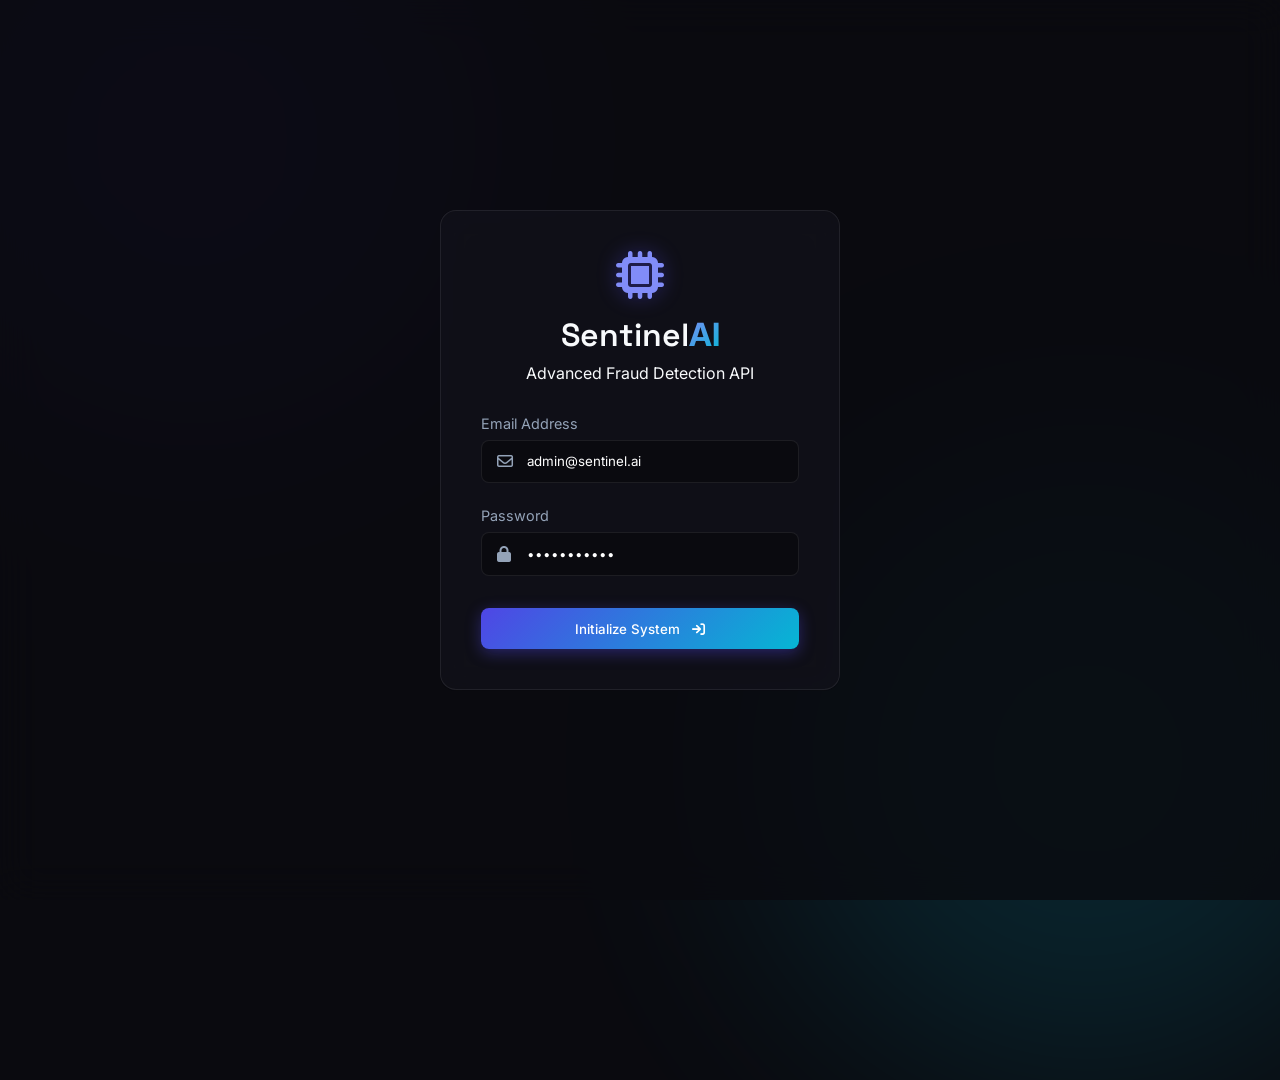
==== index.html @ 66211312 "Initial commit: SentinelAI UI" ====
<!DOCTYPE html>
<html lang="en">
<head>
    <meta charset="UTF-8">
    <meta name="viewport" content="width=device-width, initial-scale=1.0">
    <title>SentinelAI - SaaS Fraud Detection Platform</title>
    <!-- Google Fonts -->
    <link rel="preconnect" href="https://fonts.googleapis.com">
    <link rel="preconnect" href="https://fonts.gstatic.com" crossorigin>
    <link href="https://fonts.googleapis.com/css2?family=Space+Grotesk:wght@300;400;500;600;700&family=Inter:wght@300;400;500;600&display=swap" rel="stylesheet">
    <!-- FontAwesome -->
    <link rel="stylesheet" href="https://cdnjs.cloudflare.com/ajax/libs/font-awesome/6.4.0/css/all.min.css">
    <!-- Custom CSS -->
    <link rel="stylesheet" href="styles.css">
</head>
<body>
    <!-- Abstract Backgrounds -->
    <div class="bg-orb orb-primary"></div>
    <div class="bg-orb orb-secondary"></div>

    <!-- Auth Overlay (Simulated Login) -->
    <div id="auth-overlay" class="auth-overlay">
        <div class="glass-panel auth-card">
            <div class="auth-header">
                <i class="fa-solid fa-microchip icon-logo"></i>
                <h2>Sentinel<span class="text-neon">AI</span></h2>
                <p>Advanced Fraud Detection API</p>
            </div>
            <form id="login-form">
                <div class="form-group">
                    <label>Email Address</label>
                    <div class="input-icon-wrap">
                        <i class="fa-regular fa-envelope"></i>
                        <input type="email" placeholder="admin@sentinel.ai" required value="admin@sentinel.ai">
                    </div>
                </div>
                <div class="form-group">
                    <label>Password</label>
                    <div class="input-icon-wrap">
                        <i class="fa-solid fa-lock"></i>
                        <input type="password" placeholder="••••••••" required value="startup2026">
                    </div>
                </div>
                <button type="submit" class="btn-primary w-100 mt-2">
                    Initialize System <i class="fa-solid fa-arrow-right-to-bracket ml-2"></i>
                </button>
            </form>
        </div>
    </div>

    <!-- Main SaaS Application -->
    <div id="app-container" class="app-container hidden">
        <!-- Sidebar Navigation -->
        <aside class="sidebar glass-panel">
            <div class="sidebar-brand">
                <i class="fa-solid fa-microchip text-neon"></i>
                <span>Sentinel<span class="text-neon">AI</span></span>
            </div>
            
            <div class="sidebar-menu">
                <p class="menu-label">CORE</p>
                <a href="#dashboard" class="menu-item active" data-view="dashboard">
                    <i class="fa-solid fa-chart-pie"></i> Dashboard
                </a>
                <a href="#scanner" class="menu-item" data-view="scanner">
                    <i class="fa-solid fa-radar"></i> ML Scanner
                </a>
                
                <p class="menu-label mt-4">DEVELOPER</p>
                <a href="#api" class="menu-item" data-view="api">
                    <i class="fa-solid fa-code"></i> API Access <span class="badge badge-pro">PRO</span>
                </a>
                <a href="#logs" class="menu-item" data-view="logs">
                    <i class="fa-solid fa-server"></i> Webhooks
                </a>
                
                <p class="menu-label mt-4">ACCOUNT</p>
                <a href="#billing" class="menu-item" data-view="billing">
                    <i class="fa-solid fa-credit-card"></i> Subscription
                </a>
                <a href="#settings" class="menu-item" data-view="settings">
                    <i class="fa-solid fa-gear"></i> Settings
                </a>
            </div>

            <div class="sidebar-footer">
                <div class="user-profile">
                    <div class="avatar">AN</div>
                    <div class="user-info">
                        <span class="user-name">Aniket Sir</span>
                        <span class="user-plan">Enterprise Plan</span>
                    </div>
                </div>
                <button class="btn-logout" id="logout-btn" title="Logout">
                    <i class="fa-solid fa-right-from-bracket"></i>
                </button>
            </div>
        </aside>

        <!-- Main Content Area -->
        <main class="main-content">
            <!-- Topbar -->
            <header class="topbar glass-panel">
                <div class="search-bar">
                    <i class="fa-solid fa-magnifying-glass"></i>
                    <input type="text" placeholder="Search transactions, API keys, rules...">
                </div>
                <div class="topbar-actions">
                    <button class="icon-btn position-relative" title="Alerts">
                        <i class="fa-regular fa-bell"></i>
                        <span class="notification-dot"></span>
                    </button>
                    <button class="btn-secondary btn-sm" id="live-status">
                        <span class="dot green-dot"></span> System Online
                    </button>
                </div>
            </header>

            <!-- Dynamic Views -->
            <div class="content-wrapper">
                
                <!-- View: Dashboard -->
                <div id="view-dashboard" class="view active-view">
                    <div class="page-header">
                        <div>
                            <h1>Overview</h1>
                            <p class="text-muted">Real-time fraud analytics and system performance.</p>
                        </div>
                        <div class="date-range">
                            <i class="fa-regular fa-calendar"></i> Last 24 Hours <i class="fa-solid fa-chevron-down ml-2"></i>
                        </div>
                    </div>

                    <!-- KPI Cards -->
                    <div class="kpi-grid">
                        <div class="kpi-card glass-panel">
                            <div class="kpi-header">
                                <span class="kpi-title">Total Processed</span>
                                <div class="kpi-icon bg-blue"><i class="fa-solid fa-money-bill-transfer"></i></div>
                            </div>
                            <div class="kpi-value text-neon">24,592</div>
                            <div class="kpi-trend positive"><i class="fa-solid fa-arrow-trend-up"></i> +12.5% vs yesterday</div>
                        </div>
                        <div class="kpi-card glass-panel">
                            <div class="kpi-header">
                                <span class="kpi-title">Fraud Prevented</span>
                                <div class="kpi-icon bg-red"><i class="fa-solid fa-shield-virus"></i></div>
                            </div>
                            <div class="kpi-value text-danger">₹1.2M</div>
                            <div class="kpi-trend positive"><i class="fa-solid fa-arrow-trend-up"></i> 342 transactions stopped</div>
                        </div>
                        <div class="kpi-card glass-panel">
                            <div class="kpi-header">
                                <span class="kpi-title">Model Accuracy</span>
                                <div class="kpi-icon bg-purple"><i class="fa-solid fa-brain"></i></div>
                            </div>
                            <div class="kpi-value text-primary">99.8%</div>
                            <div class="kpi-trend neutral"><i class="fa-solid fa-minus"></i> Random Forest Ensemble</div>
                        </div>
                        <div class="kpi-card glass-panel">
                            <div class="kpi-header">
                                <span class="kpi-title">API Latency</span>
                                <div class="kpi-icon bg-green"><i class="fa-solid fa-stopwatch"></i></div>
                            </div>
                            <div class="kpi-value text-success">42ms</div>
                            <div class="kpi-trend positive"><i class="fa-solid fa-arrow-trend-down"></i> -5ms improvement</div>
                        </div>
                    </div>

                    <!-- Charts & Tables -->
                    <div class="dashboard-grid mt-4">
                        <div class="chart-container glass-panel">
                            <div class="panel-header">
                                <h3>Transaction Volume (API Requests)</h3>
                            </div>
                            <!-- Pure CSS mock chart -->
                            <div class="css-chart-area">
                                <div class="chart-y-axis">
                                    <span>5k</span><span>4k</span><span>3k</span><span>2k</span><span>1k</span><span>0</span>
                                </div>
                                <div class="chart-bars">
                                    <div class="c-bar" style="height: 40%"></div>
                                    <div class="c-bar" style="height: 60%"></div>
                                    <div class="c-bar" style="height: 30%"></div>
                                    <div class="c-bar" style="height: 80%"></div>
                                    <div class="c-bar alert-bar" style="height: 95%"><div class="fraud-segment" style="height:20%"></div></div>
                                    <div class="c-bar" style="height: 50%"></div>
                                    <div class="c-bar" style="height: 65%"></div>
                                </div>
                            </div>
                            <div class="chart-x-axis">
                                <span>Mon</span><span>Tue</span><span>Wed</span><span>Thu</span><span>Fri</span><span>Sat</span><span>Sun</span>
                            </div>
                        </div>

                        <div class="recent-tx glass-panel">
                            <div class="panel-header">
                                <h3>Latest API Predictions</h3>
                                <a href="#" class="text-primary text-sm">View All</a>
                            </div>
                            <div class="tx-list">
                                <div class="tx-row">
                                    <div class="tx-status status-safe"><i class="fa-solid fa-check"></i></div>
                                    <div class="tx-info">
                                        <div class="tx-id">TXN-8921A</div>
                                        <div class="tx-time">Just now</div>
                                    </div>
                                    <div class="tx-amount">₹4,500.00</div>
                                    <div class="tx-score text-success">98% Safe</div>
                                </div>
                                <div class="tx-row">
                                    <div class="tx-status status-danger"><i class="fa-solid fa-xmark"></i></div>
                                    <div class="tx-info">
                                        <div class="tx-id">TXN-4492X</div>
                                        <div class="tx-time">2 mins ago</div>
                                    </div>
                                    <div class="tx-amount">₹1,25,000.00</div>
                                    <div class="tx-score text-danger">94% Fraud</div>
                                </div>
                                <div class="tx-row">
                                    <div class="tx-status status-safe"><i class="fa-solid fa-check"></i></div>
                                    <div class="tx-info">
                                        <div class="tx-id">TXN-1002B</div>
                                        <div class="tx-time">5 mins ago</div>
                                    </div>
                                    <div class="tx-amount">₹850.00</div>
                                    <div class="tx-score text-success">99% Safe</div>
                                </div>
                                <div class="tx-row">
                                    <div class="tx-status status-warning"><i class="fa-solid fa-exclamation"></i></div>
                                    <div class="tx-info">
                                        <div class="tx-id">TXN-7731Y</div>
                                        <div class="tx-time">12 mins ago</div>
                                    </div>
                                    <div class="tx-amount">₹45,000.00</div>
                                    <div class="tx-score text-warning">65% Review</div>
                                </div>
                            </div>
                        </div>
                    </div>
                </div>

                <!-- View: ML Scanner (Manual Input) -->
                <div id="view-scanner" class="view hidden">
                    <div class="page-header">
                        <div>
                            <h1>ML Decision Engine</h1>
                            <p class="text-muted">Manually test the Random Forest model with custom parameters.</p>
                        </div>
                    </div>
                    
                    <div class="scanner-layout">
                        <div class="glass-panel form-panel">
                            <h3>Transaction Parameters</h3>
                            <form id="manual-scan-form">
                                <div class="form-grid">
                                    <div class="form-group">
                                        <label>Amount (₹)</label>
                                        <input type="number" id="scan-amount" value="5000" required>
                                    </div>
                                    <div class="form-group">
                                        <label>Distance from Home (km)</label>
                                        <input type="number" id="scan-dist" value="12" required>
                                    </div>
                                    <div class="form-group">
                                        <label>Merchant Category</label>
                                        <select>
                                            <option>Retail & E-commerce</option>
                                            <option>Travel & Airlines</option>
                                            <option>Electronics</option>
                                            <option>Crypto Exchange</option>
                                        </select>
                                    </div>
                                    <div class="form-group">
                                        <label>Velocity (Txns past 24h)</label>
                                        <input type="number" id="scan-velocity" value="2" required>
                                    </div>
                                </div>
                                <button type="submit" class="btn-primary w-100 mt-4">Run Inference Engine</button>
                            </form>
                        </div>

                        <div class="glass-panel result-panel flex-center" id="scan-result-container">
                            <div class="idle-state text-center">
                                <i class="fa-solid fa-microchip icon-huge text-muted"></i>
                                <h3>Engine Ready</h3>
                                <p class="text-muted">Awaiting parameters for inference.</p>
                            </div>
                            
                            <!-- Inserted by JS -->
                        </div>
                    </div>
                </div>

                <!-- View: API Access -->
                <div id="view-api" class="view hidden">
                    <div class="page-header">
                        <div>
                            <h1>API Integration</h1>
                            <p class="text-muted">Connect your application to SentinelAI's real-time inference engine.</p>
                        </div>
                        <button class="btn-primary"><i class="fa-solid fa-key"></i> Generate New Key</button>
                    </div>

                    <div class="api-grid mt-4">
                        <div class="glass-panel key-panel">
                            <h3>Your API Keys</h3>
                            <div class="api-key-box mt-3">
                                <div class="key-name">Production Key (Default)</div>
                                <div class="key-value-wrap">
                                    <input type="password" value="sk_live_98a7sd98f7asdf87as9d8f7" readonly id="api-key-prod">
                                    <button class="btn-icon" onclick="togglePassword('api-key-prod')"><i class="fa-regular fa-eye"></i></button>
                                    <button class="btn-icon"><i class="fa-regular fa-copy"></i></button>
                                </div>
                            </div>
                            <div class="api-key-box mt-3">
                                <div class="key-name">Test Key (Sandbox)</div>
                                <div class="key-value-wrap">
                                    <input type="text" value="sk_test_12b3cd45e6f7g8h9i0jKA" readonly>
                                    <button class="btn-icon"><i class="fa-regular fa-copy"></i></button>
                                </div>
                            </div>
                        </div>

                        <div class="glass-panel docs-panel">
                            <div class="docs-header">
                                <h3>cURL Request Example</h3>
                                <div class="lang-tabs">
                                    <span class="active">cURL</span>
                                    <span>Python (Requests)</span>
                                    <span>Node.js (Axios)</span>
                                </div>
                            </div>
                            <pre class="code-block"><code>curl -X POST https://api.sentinel.ai/v1/predict \
  -H "Authorization: Bearer sk_live_..." \
  -H "Content-Type: application/json" \
  -d '{
    "amount": 5000,
    "currency": "INR",
    "distance_km": 12,
    "merchant_category": "retail",
    "tx_velocity_24h": 2
  }'</code></pre>
                            <div class="docs-response mt-3">
                                <h4>Response Payload</h4>
                                <pre class="code-block json"><code>{
  "id": "pred_a8f93j2",
  "status": "success",
  "prediction": "genuine",
  "probability_score": 0.985,
  "risk_level": "low",
  "processing_time_ms": 42
}</code></pre>
                            </div>
                        </div>
                    </div>
                </div>

                <!-- View: Subscription -->
                <div id="view-billing" class="view hidden">
                    <div class="page-header text-center w-100">
                        <h1 class="mx-auto">Upgrade to SentinelAI <span class="text-neon">PRO</span></h1>
                        <p class="text-muted mx-auto">Scale your fraud detection as your business grows.</p>
                    </div>

                    <div class="pricing-grid mt-5">
                        <div class="price-card glass-panel">
                            <h3>Starter API</h3>
                            <div class="price">Free</div>
                            <p class="text-muted">Perfect for hackathons & testing</p>
                            <ul class="features-list">
                                <li><i class="fa-solid fa-check text-primary"></i> 1,000 API calls/month</li>
                                <li><i class="fa-solid fa-check text-primary"></i> Basic ML Pipeline</li>
                                <li><i class="fa-solid fa-check text-primary"></i> Community Support</li>
                                <li><i class="fa-solid fa-xmark text-muted"></i> Webhooks & Dashboard</li>
                            </ul>
                            <button class="btn-secondary w-100 mt-4">Current Plan</button>
                        </div>
                        <div class="price-card glass-panel premium-card">
                            <div class="badge-popular">Most Popular</div>
                            <h3>Growth SaaS</h3>
                            <div class="price">₹4,999<span>/mo</span></div>
                            <p class="text-muted">For growing startups & platforms</p>
                            <ul class="features-list">
                                <li><i class="fa-solid fa-check text-primary"></i> 100,000 API calls/month</li>
                                <li><i class="fa-solid fa-check text-primary"></i> Advanced Random Forest</li>
                                <li><i class="fa-solid fa-check text-primary"></i> Real-time Webhooks</li>
                                <li><i class="fa-solid fa-check text-primary"></i> Full Analytics Dashboard</li>
                            </ul>
                            <button class="btn-primary w-100 mt-4">Upgrade to Growth</button>
                        </div>
                        <div class="price-card glass-panel">
                            <h3>Enterprise</h3>
                            <div class="price">Custom</div>
                            <p class="text-muted">For banks and large gateways</p>
                            <ul class="features-list">
                                <li><i class="fa-solid fa-check text-primary"></i> Unlimited API calls</li>
                                <li><i class="fa-solid fa-check text-primary"></i> Deep Learning Models</li>
                                <li><i class="fa-solid fa-check text-primary"></i> Dedicated Account Manager</li>
                                <li><i class="fa-solid fa-check text-primary"></i> SLA 99.99% Uptime</li>
                            </ul>
                            <button class="btn-secondary w-100 mt-4">Contact Sales</button>
                        </div>
                    </div>
                </div>

            </div>
        </main>
    </div>

    <!-- Scripts -->
    <script src="script.js"></script>
</body>
</html>
---- styles.css ----
:root {
    --bg-base: #0a0a0f;
    --bg-surface: rgba(20, 20, 30, 0.6);
    --bg-surface-hover: rgba(30, 30, 45, 0.8);
    --border-color: rgba(255, 255, 255, 0.08);
    
    --primary: #4f46e5;
    --primary-light: #818cf8;
    --primary-glow: rgba(79, 70, 229, 0.4);
    
    --accent: #06b6d4; /* Cyan */
    --accent-glow: rgba(6, 182, 212, 0.4);
    
    --success: #10b981;
    --danger: #ef4444;
    --warning: #f59e0b;
    
    --text-main: #f8fafc;
    --text-muted: #94a3b8;
    
    --font-heading: 'Space Grotesk', sans-serif;
    --font-body: 'Inter', sans-serif;
}

* {
    margin: 0;
    padding: 0;
    box-sizing: border-box;
    font-family: var(--font-body);
}

body {
    background-color: var(--bg-base);
    color: var(--text-main);
    overflow: hidden; /* SaaS app generally doesn't scroll the body */
    height: 100vh;
    display: flex;
}

h1, h2, h3, h4 { font-family: var(--font-heading); font-weight: 600; }

/* Background Orbs */
.bg-orb {
    position: absolute;
    width: 50vw;
    height: 50vw;
    border-radius: 50%;
    filter: blur(120px);
    z-index: 0;
    opacity: 0.15;
    pointer-events: none;
}
.orb-primary { background: var(--primary); top: -20%; left: -10%; animation: drift 20s infinite alternate; }
.orb-secondary { background: var(--accent); bottom: -20%; right: -10%; animation: drift 25s infinite alternate-reverse; }

@keyframes drift { 0% { transform: translate(0,0); } 100% { transform: translate(100px, 50px); } }

/* Utils */
.glass-panel {
    background: var(--bg-surface);
    backdrop-filter: blur(16px);
    -webkit-backdrop-filter: blur(16px);
    border: 1px solid var(--border-color);
    border-radius: 16px;
}
.text-neon {
    background: linear-gradient(135deg, var(--primary-light), var(--accent));
    -webkit-background-clip: text;
    -webkit-text-fill-color: transparent;
    font-weight: 700;
}
.text-muted { color: var(--text-muted); }
.text-success { color: var(--success); }
.text-danger { color: var(--danger); }
.text-warning { color: var(--warning); }
.text-primary { color: var(--primary-light); }

.w-100 { width: 100%; }
.mt-2 { margin-top: 0.5rem; }
.mt-3 { margin-top: 1rem; }
.mt-4 { margin-top: 1.5rem; }
.mt-5 { margin-top: 2.5rem; }
.ml-2 { margin-left: 0.5rem; }
.text-center { text-align: center; }
.mx-auto { margin-left: auto; margin-right: auto; }
.flex-center { display: flex; align-items: center; justify-content: center; flex-direction: column; }
.hidden { display: none !important; opacity: 0; pointer-events: none; }

/* Buttons */
button { cursor: pointer; border: none; outline: none; transition: all 0.2s; font-family: var(--font-body); font-weight: 500; }
.btn-primary {
    background: linear-gradient(135deg, var(--primary), var(--accent));
    color: white;
    padding: 0.8rem 1.5rem;
    border-radius: 8px;
    box-shadow: 0 4px 15px var(--primary-glow);
}
.btn-primary:hover { box-shadow: 0 6px 20px var(--accent-glow); transform: translateY(-1px); }
.btn-secondary {
    background: rgba(255,255,255,0.05);
    color: var(--text-main);
    padding: 0.8rem 1.5rem;
    border-radius: 8px;
    border: 1px solid var(--border-color);
}
.btn-secondary:hover { background: rgba(255,255,255,0.1); }
.btn-sm { padding: 0.4rem 0.8rem; font-size: 0.85rem; }
.icon-btn {
    background: transparent;
    color: var(--text-muted);
    font-size: 1.2rem;
    padding: 0.5rem;
    border-radius: 8px;
}
.icon-btn:hover { color: var(--text-main); background: rgba(255,255,255,0.05); }

/* Auth Overlay */
.auth-overlay {
    position: fixed; inset: 0; z-index: 1000;
    display: flex; align-items: center; justify-content: center;
    background: rgba(10, 10, 15, 0.8); backdrop-filter: blur(20px);
    transition: opacity 0.5s ease;
}
.auth-card {
    width: 100%; max-width: 400px;
    padding: 2.5rem;
    animation: slideUp 0.6s cubic-bezier(0.16, 1, 0.3, 1);
}
@keyframes slideUp { from { opacity: 0; transform: translateY(40px); } to { opacity: 1; transform: translateY(0); } }
.auth-header { text-align: center; margin-bottom: 2rem; }
.icon-logo { font-size: 3rem; color: var(--primary-light); margin-bottom: 1rem; filter: drop-shadow(0 0 10px var(--primary-glow)); }
.auth-header h2 { font-size: 2rem; margin-bottom: 0.5rem; }
.form-group { margin-bottom: 1.5rem; }
.form-group label { display: block; margin-bottom: 0.5rem; font-size: 0.9rem; color: var(--text-muted); }
.input-icon-wrap { position: relative; }
.input-icon-wrap i { position: absolute; left: 1rem; top: 50%; transform: translateY(-50%); color: var(--text-muted); }
.input-icon-wrap input {
    width: 100%; padding: 0.8rem 1rem 0.8rem 2.8rem;
    background: rgba(0,0,0,0.3); border: 1px solid var(--border-color);
    border-radius: 8px; color: white; transition: all 0.3s;
}
.input-icon-wrap input:focus { border-color: var(--primary-light); box-shadow: 0 0 0 3px rgba(79, 70, 229, 0.2); }

/* Main App Layout */
.app-container {
    display: flex; width: 100%; height: 100%; z-index: 10;
    animation: fadeIn 0.5s ease;
}
@keyframes fadeIn { from{opacity:0;} to{opacity:1;} }

/* Sidebar */
.sidebar {
    width: 280px; height: 100%; flex-shrink: 0;
    display: flex; flex-direction: column;
    border-right: 1px solid var(--border-color);
    border-radius: 0;
}
.sidebar-brand {
    padding: 1.5rem; font-family: var(--font-heading); font-size: 1.5rem; font-weight: 700;
    display: flex; align-items: center; gap: 10px;
    border-bottom: 1px solid var(--border-color);
}
.sidebar-menu { padding: 1.5rem 1rem; flex-grow: 1; overflow-y: auto; }
.menu-label { font-size: 0.75rem; font-weight: 600; color: var(--text-muted); margin-bottom: 0.8rem; padding-left: 0.8rem; letter-spacing: 1px; }
.menu-item {
    display: flex; align-items: center; gap: 12px;
    padding: 0.8rem; border-radius: 8px; color: var(--text-muted);
    text-decoration: none; font-weight: 500; transition: all 0.2s;
    margin-bottom: 0.2rem;
}
.menu-item i { width: 20px; text-align: center; }
.menu-item:hover { background: var(--bg-surface-hover); color: var(--text-main); }
.menu-item.active { background: rgba(79, 70, 229, 0.15); color: var(--primary-light); border-left: 3px solid var(--primary-light); border-radius: 0 8px 8px 0; }
.badge { font-size: 0.65rem; padding: 2px 6px; border-radius: 4px; font-weight: 700; margin-left: auto; }
.badge-pro { background: linear-gradient(135deg, #f59e0b, #ef4444); color: white; }

.sidebar-footer {
    padding: 1.5rem; border-top: 1px solid var(--border-color);
    display: flex; justify-content: space-between; align-items: center;
}
.user-profile { display: flex; align-items: center; gap: 10px; }
.avatar { width: 36px; height: 36px; border-radius: 50%; background: var(--primary); display: flex; align-items: center; justify-content: center; font-weight: 700; font-size: 0.9rem; }
.user-info { display: flex; flex-direction: column; }
.user-name { font-weight: 600; font-size: 0.9rem; }
.user-plan { font-size: 0.75rem; color: var(--accent); }
.btn-logout { background: transparent; color: var(--text-muted); padding: 5px; }
.btn-logout:hover { color: var(--danger); }

/* Main Content */
.main-content {
    flex-grow: 1; display: flex; flex-direction: column; overflow: hidden;
}
.topbar {
    height: 70px; padding: 0 2rem; border-bottom: 1px solid var(--border-color); border-radius: 0;
    display: flex; justify-content: space-between; align-items: center; flex-shrink: 0;
}
.search-bar { display: flex; align-items: center; gap: 10px; width: 300px; padding: 0.5rem 1rem; background: rgba(0,0,0,0.2); border-radius: 20px; border: 1px solid var(--border-color); }
.search-bar input { background: transparent; border: none; outline: none; color: white; width: 100%; }
.topbar-actions { display: flex; align-items: center; gap: 1rem; }
.notification-dot { position: absolute; top: 5px; right: 5px; width: 8px; height: 8px; background: var(--danger); border-radius: 50%; box-shadow: 0 0 5px var(--danger); }
.dot { display: inline-block; width: 8px; height: 8px; border-radius: 50%; margin-right: 5px; }
.green-dot { background: var(--success); box-shadow: 0 0 5px var(--success); }

.content-wrapper { padding: 2.5rem; overflow-y: auto; height: 100%; position: relative; }
.view { animation: fadeIn 0.4s ease; display: none; }
.view.active-view { display: block; }
.page-header { display: flex; justify-content: space-between; align-items: flex-end; margin-bottom: 2rem; }
.page-header h1 { font-size: 2rem; margin-bottom: 0.2rem; }
.date-range { padding: 0.5rem 1rem; background: rgba(255,255,255,0.05); border-radius: 8px; font-size: 0.9rem; cursor: pointer; }

/* Dashboard KPI Grid */
.kpi-grid { display: grid; grid-template-columns: repeat(4, 1fr); gap: 1.5rem; }
.kpi-card { padding: 1.5rem; }
.kpi-header { display: flex; justify-content: space-between; align-items: center; margin-bottom: 1rem; }
.kpi-title { font-size: 0.9rem; color: var(--text-muted); font-weight: 500; }
.kpi-icon { width: 40px; height: 40px; border-radius: 10px; display: flex; align-items: center; justify-content: center; font-size: 1.2rem; color: white; }
.bg-blue { background: rgba(59, 130, 246, 0.2); color: #3b82f6; }
.bg-red { background: rgba(239, 68, 68, 0.2); color: #ef4444; }
.bg-purple { background: rgba(139, 92, 246, 0.2); color: #8b5cf6; }
.bg-green { background: rgba(16, 185, 129, 0.2); color: #10b981; }
.kpi-value { font-size: 2.2rem; font-family: var(--font-heading); font-weight: 700; margin-bottom: 0.5rem; }
.kpi-trend { font-size: 0.85rem; }
.kpi-trend.positive { color: var(--success); }
.kpi-trend.neutral { color: var(--text-muted); }

/* Dashboard Charts */
.dashboard-grid { display: grid; grid-template-columns: 2fr 1fr; gap: 1.5rem; }
.panel-header { display: flex; justify-content: space-between; align-items: center; padding: 1.5rem; border-bottom: 1px solid var(--border-color); }
.panel-header h3 { font-size: 1.1rem; }
.chart-container, .recent-tx { display: flex; flex-direction: column; }

.css-chart-area { padding: 2rem; display: flex; height: 300px; gap: 1rem; }
.chart-y-axis { display: flex; flex-direction: column; justify-content: space-between; color: var(--text-muted); font-size: 0.8rem; text-align: right; padding-right: 1rem; border-right: 1px solid var(--border-color); }
.chart-bars { flex-grow: 1; display: flex; justify-content: space-around; align-items: flex-end; }
.c-bar { width: 40px; background: rgba(79, 70, 229, 0.3); border-radius: 6px 6px 0 0; position: relative; transition: height 1s ease; }
.c-bar:hover { background: rgba(79, 70, 229, 0.6); }
.fraud-segment { position: absolute; top: 0; width: 100%; background: var(--danger); border-radius: 6px 6px 0 0; }
.chart-x-axis { display: flex; justify-content: space-around; padding: 1rem 0 1rem 3rem; color: var(--text-muted); font-size: 0.85rem; }

.tx-list { padding: 0.5rem; display: flex; flex-direction: column; gap: 0.5rem; }
.tx-row { display: flex; align-items: center; gap: 1rem; padding: 1rem; border-radius: 8px; transition: background 0.2s; }
.tx-row:hover { background: var(--bg-surface-hover); cursor: pointer; }
.tx-status { width: 36px; height: 36px; border-radius: 50%; display: flex; align-items: center; justify-content: center; font-size: 0.9rem; flex-shrink: 0; }
.status-safe { background: rgba(16, 185, 129, 0.2); color: var(--success); }
.status-danger { background: rgba(239, 68, 68, 0.2); color: var(--danger); }
.status-warning { background: rgba(245, 158, 11, 0.2); color: var(--warning); }
.tx-info { flex-grow: 1; }
.tx-id { font-weight: 500; font-size: 0.95rem; }
.tx-time { font-size: 0.8rem; color: var(--text-muted); }
.tx-amount { font-family: monospace; font-size: 1.05rem; text-align: right; }
.tx-score { font-size: 0.85rem; font-weight: 600; width: 75px; text-align: right; }

/* Scanner View */
.scanner-layout { display: grid; grid-template-columns: 1fr 1fr; gap: 2rem; }
.form-panel { padding: 2rem; }
.form-panel h3 { margin-bottom: 1.5rem; }
.form-grid { display: grid; grid-template-columns: 1fr 1fr; gap: 1.5rem; }
.form-grid select { background: rgba(0,0,0,0.3); border: 1px solid var(--border-color); padding: 0.8rem; color: white; border-radius: 8px; width: 100%; outline: none; }
.icon-huge { font-size: 5rem; margin-bottom: 1.5rem; opacity: 0.7; }

/* API Integration View */
.api-grid { display: grid; grid-template-columns: 1fr 2fr; gap: 2rem; }
.key-panel, .docs-panel { padding: 2rem; }
.api-key-box { background: rgba(0,0,0,0.3); border: 1px solid var(--border-color); border-radius: 8px; padding: 1rem; }
.key-name { font-size: 0.85rem; color: var(--text-muted); margin-bottom: 0.5rem; }
.key-value-wrap { display: flex; gap: 0.5rem; }
.key-value-wrap input { flex-grow: 1; background: transparent; border: none; outline: none; color: var(--text-main); font-family: monospace; font-size: 1rem; }
.docs-header { display: flex; justify-content: space-between; align-items: center; margin-bottom: 1.5rem; padding-bottom: 1rem; border-bottom: 1px solid var(--border-color); }
.lang-tabs { display: flex; gap: 1rem; }
.lang-tabs span { cursor: pointer; font-size: 0.9rem; color: var(--text-muted); padding-bottom: 0.5rem; }
.lang-tabs span.active { color: var(--primary-light); border-bottom: 2px solid var(--primary-light); }
.code-block { background: #0d1117; padding: 1.5rem; border-radius: 8px; border: 1px solid #30363d; overflow-x: auto; font-family: monospace; font-size: 0.9rem; line-height: 1.5; color: #c9d1d9; }
.code-block.json { color: #a5d6ff; }

/* Subscription View */
.pricing-grid { display: grid; grid-template-columns: repeat(3, 1fr); gap: 2rem; max-width: 1000px; margin: 2rem auto; }
.price-card { padding: 2.5rem 2rem; display: flex; flex-direction: column; position: relative; }
.premium-card { border-color: var(--primary-light); box-shadow: 0 0 30px rgba(79, 70, 229, 0.15); transform: scale(1.05); }
.badge-popular { position: absolute; top: -12px; left: 50%; transform: translateX(-50%); background: linear-gradient(135deg, var(--primary), var(--accent)); color: white; padding: 4px 12px; border-radius: 20px; font-size: 0.8rem; font-weight: 600; }
.price-card h3 { font-size: 1.2rem; margin-bottom: 1rem; }
.price { font-size: 2.5rem; font-family: var(--font-heading); font-weight: 700; margin-bottom: 0.5rem; }
.price span { font-size: 1rem; color: var(--text-muted); font-weight: 400; }
.features-list { list-style: none; margin-top: 2rem; flex-grow: 1; }
.features-list li { margin-bottom: 1rem; display: flex; gap: 10px; align-items: center; font-size: 0.95rem; }

/* Responsive */
@media (max-width: 1024px) {
    .dashboard-grid { grid-template-columns: 1fr; }
    .scanner-layout { grid-template-columns: 1fr; }
    .api-grid { grid-template-columns: 1fr; }
    .pricing-grid { grid-template-columns: 1fr; max-width: 400px; }
    .premium-card { transform: scale(1); }
}
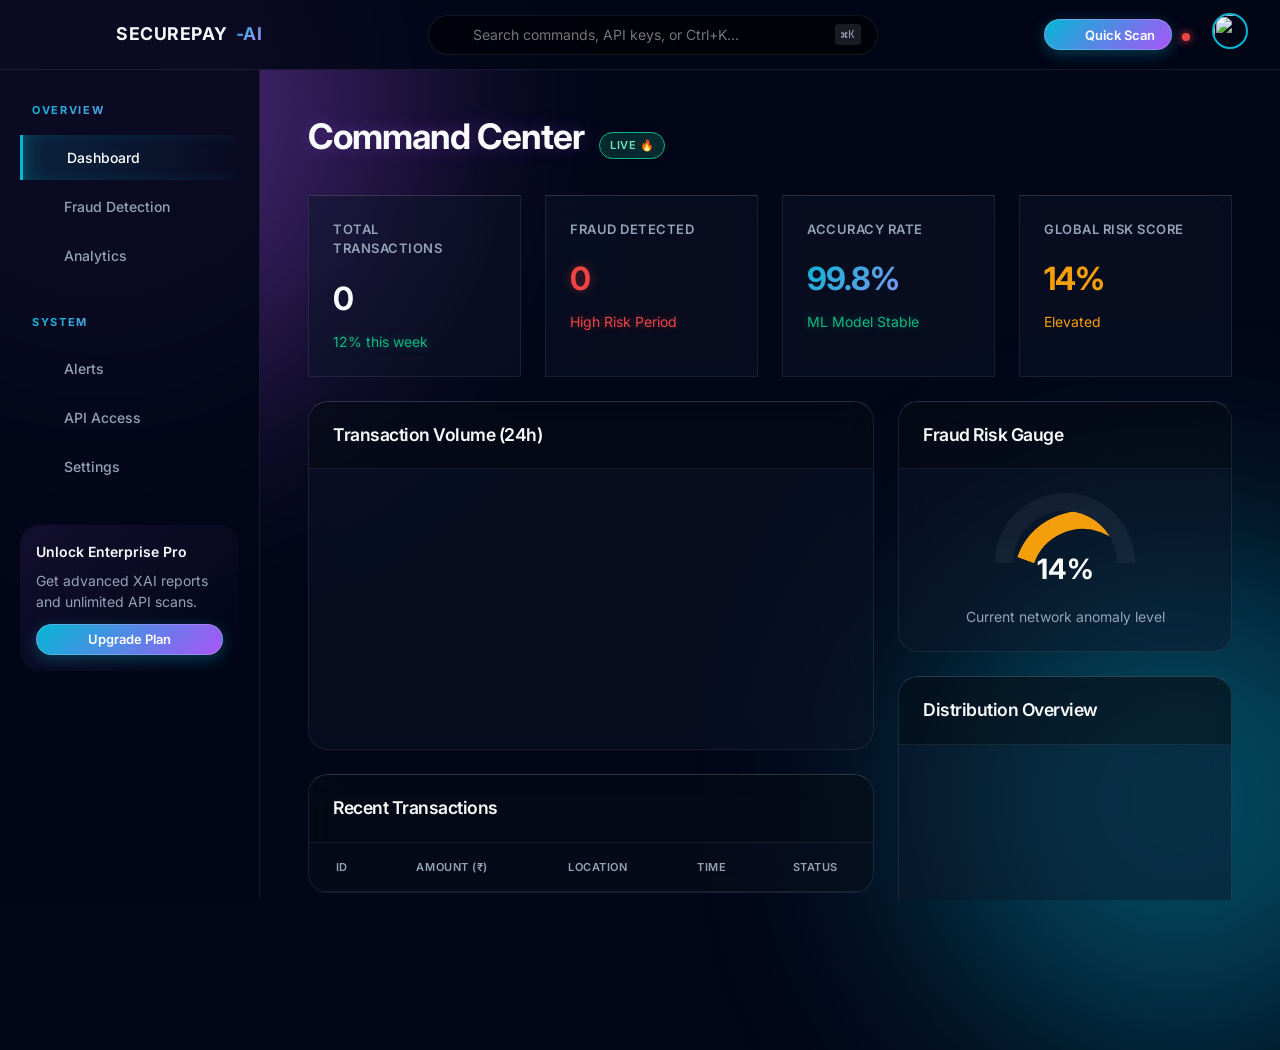
==== commit f4326819: "SecurePay-AI: Rebranded platform and updated UI/UX" ====
--- a/index.html
+++ b/index.html
@@ -3,412 +3,493 @@
 <head>
     <meta charset="UTF-8">
     <meta name="viewport" content="width=device-width, initial-scale=1.0">
-    <title>SentinelAI - SaaS Fraud Detection Platform</title>
-    <!-- Google Fonts -->
+    <title>SecurePay-AI | Enterprise Fraud Defense</title>
+    <!-- Fonts -->
     <link rel="preconnect" href="https://fonts.googleapis.com">
-    <link rel="preconnect" href="https://fonts.gstatic.com" crossorigin>
-    <link href="https://fonts.googleapis.com/css2?family=Space+Grotesk:wght@300;400;500;600;700&family=Inter:wght@300;400;500;600&display=swap" rel="stylesheet">
-    <!-- FontAwesome -->
-    <link rel="stylesheet" href="https://cdnjs.cloudflare.com/ajax/libs/font-awesome/6.4.0/css/all.min.css">
-    <!-- Custom CSS -->
+    <link href="https://fonts.googleapis.com/css2?family=Inter:wght@400;500;600;700&family=JetBrains+Mono:wght@400;500&display=swap" rel="stylesheet">
+    <!-- Icons -->
+    <script src="https://unpkg.com/lucide@latest"></script>
+    <script src="https://cdn.jsdelivr.net/npm/chart.js"></script>
     <link rel="stylesheet" href="styles.css">
 </head>
-<body>
-    <!-- Abstract Backgrounds -->
+<body class="dark-app">
+
     <div class="bg-orb orb-primary"></div>
     <div class="bg-orb orb-secondary"></div>
 
-    <!-- Auth Overlay (Simulated Login) -->
-    <div id="auth-overlay" class="auth-overlay">
-        <div class="glass-panel auth-card">
-            <div class="auth-header">
-                <i class="fa-solid fa-microchip icon-logo"></i>
-                <h2>Sentinel<span class="text-neon">AI</span></h2>
-                <p>Advanced Fraud Detection API</p>
-            </div>
-            <form id="login-form">
-                <div class="form-group">
-                    <label>Email Address</label>
-                    <div class="input-icon-wrap">
-                        <i class="fa-regular fa-envelope"></i>
-                        <input type="email" placeholder="admin@sentinel.ai" required value="admin@sentinel.ai">
-                    </div>
-                </div>
-                <div class="form-group">
+    <!-- Floating Authentication Modal -->
+    <div id="auth-modal" class="auth-modal hidden">
+        <div class="auth-card">
+            <button id="btn-close-modal" class="btn-icon btn-close-modal"><i data-lucide="x" class="icon-md"></i></button>
+            <div class="auth-card-top">
+                <div class="logo-box">
+                    <i data-lucide="shield-check" class="icon-brand"></i>
+                </div>
+                <h2 id="auth-title">Log in to SecurePay-AI</h2>
+                <p class="text-secondary" id="auth-subtitle">Unlock advanced analytics and real-time alerts.</p>
+                <div class="auth-tabs">
+                    <button class="auth-tab active" id="tab-login" type="button">Login</button>
+                    <button class="auth-tab" id="tab-signup" type="button">Sign Up</button>
+                </div>
+            </div>
+            <!-- Alerts -->
+            <div id="auth-alert" class="auth-alert hidden"></div>
+            <form id="auth-form" class="auth-form">
+                <div class="input-set field-name hidden">
+                    <label>Full Name</label>
+                    <input type="text" id="inp-name" placeholder="John Doe">
+                </div>
+                <div class="input-set">
+                    <label>Work Email</label>
+                    <input type="email" id="inp-email" placeholder="admin@enterprise.com" required>
+                </div>
+                <div class="input-set" id="field-pwd">
                     <label>Password</label>
-                    <div class="input-icon-wrap">
-                        <i class="fa-solid fa-lock"></i>
-                        <input type="password" placeholder="••••••••" required value="startup2026">
-                    </div>
-                </div>
-                <button type="submit" class="btn-primary w-100 mt-2">
-                    Initialize System <i class="fa-solid fa-arrow-right-to-bracket ml-2"></i>
+                    <input type="password" id="inp-pwd" placeholder="••••••••" required>
+                    <div class="text-right mt-1">
+                        <a href="#" class="text-xs text-neon reset-pwd-link">Forgot Password?</a>
+                    </div>
+                </div>
+                <button type="submit" class="btn-primary w-full mt-2" id="btn-auth-submit">
+                    <span class="btn-text" id="auth-btn-text">Log In</span>
+                    <i data-lucide="arrow-right" class="icon-sm btn-icon-right"></i>
+                </button>
+                
+                <button type="button" class="btn-outline w-full mt-4" id="btn-guest">
+                    Continue as Guest
+                </button>
+                
+                <div style="display: flex; align-items: center; justify-content: center; margin: 1.5rem 0;">
+                    <hr style="flex: 1; border: none; border-top: 1px solid var(--border-subtle);">
+                    <span style="padding: 0 10px; font-size: 12px; color: var(--text-secondary); font-weight: 600;">OR</span>
+                    <hr style="flex: 1; border: none; border-top: 1px solid var(--border-subtle);">
+                </div>
+
+                <button type="button" class="btn-outline w-full" id="btn-google" style="margin-bottom: 0.75rem; display: flex; align-items: center; justify-content: center; gap: 10px; background: rgba(255,255,255,0.03);">
+                    <img src="https://www.svgrepo.com/show/475656/google-color.svg" alt="Google" style="width: 18px; height: 18px; filter: drop-shadow(0 0 2px rgba(255,255,255,0.2));">
+                    <span style="font-weight: 500;">Continue with Google</span>
                 </button>
             </form>
         </div>
     </div>
 
-    <!-- Main SaaS Application -->
-    <div id="app-container" class="app-container hidden">
-        <!-- Sidebar Navigation -->
-        <aside class="sidebar glass-panel">
-            <div class="sidebar-brand">
-                <i class="fa-solid fa-microchip text-neon"></i>
-                <span>Sentinel<span class="text-neon">AI</span></span>
+    <!-- Quick Scan Modal -->
+    <div id="quick-scan-modal" class="auth-modal hidden" style="backdrop-filter: blur(10px); z-index: 100;">
+        <div class="auth-card glass-panel relative mx-auto mt-20 p-8 rounded-xl" style="width: 400px; max-width: 90vw;">
+            <button class="btn-icon absolute top-4 right-4" id="btn-close-scan"><i data-lucide="x" class="icon-sm text-secondary hover-neon"></i></button>
+            <div class="text-center mb-6">
+                <i data-lucide="shield-check" class="icon-lg text-neon mx-auto mb-2" style="filter: drop-shadow(0 0 10px rgba(6,182,212,0.4));"></i>
+                <h2 style="font-size: 1.5rem; font-weight: 700;">Quick Fraud Check</h2>
+                <p style="font-size: 0.8rem; color: var(--text-secondary); margin-top: 0.25rem;">Manual transaction analysis</p>
             </div>
             
-            <div class="sidebar-menu">
-                <p class="menu-label">CORE</p>
-                <a href="#dashboard" class="menu-item active" data-view="dashboard">
-                    <i class="fa-solid fa-chart-pie"></i> Dashboard
-                </a>
-                <a href="#scanner" class="menu-item" data-view="scanner">
-                    <i class="fa-solid fa-radar"></i> ML Scanner
-                </a>
-                
-                <p class="menu-label mt-4">DEVELOPER</p>
-                <a href="#api" class="menu-item" data-view="api">
-                    <i class="fa-solid fa-code"></i> API Access <span class="badge badge-pro">PRO</span>
-                </a>
-                <a href="#logs" class="menu-item" data-view="logs">
-                    <i class="fa-solid fa-server"></i> Webhooks
-                </a>
-                
-                <p class="menu-label mt-4">ACCOUNT</p>
-                <a href="#billing" class="menu-item" data-view="billing">
-                    <i class="fa-solid fa-credit-card"></i> Subscription
-                </a>
-                <a href="#settings" class="menu-item" data-view="settings">
-                    <i class="fa-solid fa-gear"></i> Settings
-                </a>
-            </div>
-
-            <div class="sidebar-footer">
-                <div class="user-profile">
-                    <div class="avatar">AN</div>
-                    <div class="user-info">
-                        <span class="user-name">Aniket Sir</span>
-                        <span class="user-plan">Enterprise Plan</span>
-                    </div>
-                </div>
-                <button class="btn-logout" id="logout-btn" title="Logout">
-                    <i class="fa-solid fa-right-from-bracket"></i>
+            <div id="scan-form-view">
+                <div class="input-set mb-4" style="text-align: left;">
+                    <label style="display: block; font-size: 12px; font-weight: 600; color: var(--text-secondary); margin-bottom: 4px;">Amount (₹)</label>
+                    <input type="number" id="scan-amt" placeholder="e.g. 45000" style="width: 100%; background: rgba(0,0,0,0.4); border: 1px solid var(--border-subtle); border-radius: 6px; padding: 0.75rem; color: white;" required>
+                </div>
+                <div class="input-set mb-6" style="text-align: left;">
+                    <label style="display: block; font-size: 12px; font-weight: 600; color: var(--text-secondary); margin-bottom: 4px;">Location</label>
+                    <input type="text" id="scan-loc" placeholder="e.g. Mumbai, IN" style="width: 100%; background: rgba(0,0,0,0.4); border: 1px solid var(--border-subtle); border-radius: 6px; padding: 0.75rem; color: white;" required>
+                </div>
+                <button type="button" class="btn-primary w-full" id="btn-run-check" style="margin-top: 1rem;">Check Fraud Risk</button>
+            </div>
+            
+            <div id="scan-result-view" class="hidden text-center mt-4">
+                <div id="scan-spinner" class="hidden" style="margin-bottom: 1rem;">
+                    <i data-lucide="loader" class="icon-lg text-neon mx-auto animate-spin" style="animation: spin 1s linear infinite;"></i>
+                </div>
+                <div id="scan-done" class="hidden" style="margin-top: 1rem;">
+                    <h2 id="scan-output-risk" style="font-size: 3rem; font-weight: 900; letter-spacing: -2px; margin-bottom: 0.25rem;">89%</h2>
+                    <p style="font-size: 10px; color: var(--text-secondary); text-transform: uppercase; letter-spacing: 2px; margin-bottom: 1.5rem;">Calculated Risk Score</p>
+                    
+                    <div id="scan-reason-box" style="padding: 1rem; background: rgba(239, 68, 68, 0.1); border: 1px solid rgba(239, 68, 68, 0.3); border-radius: 8px; text-align: left;">
+                        <span id="scan-reason-badge" style="font-size: 11px; font-weight: 700; color: var(--brand-danger); background: rgba(239, 68, 68, 0.15); padding: 2px 6px; border-radius: 4px; display: inline-block; margin-bottom: 8px;">HIGH RISK</span>
+                        <p id="scan-reason-text" style="font-size: 13px; font-weight: 500; color: var(--text-primary); margin: 0;">Reason: High amount + unusual location</p>
+                    </div>
+                </div>
+            </div>
+        </div>
+    </div>
+
+            </div>
+        </div>
+    </div>
+
+    <!-- Complete Profile Modal (Phase 2 Signup) -->
+    <div id="complete-profile-modal" class="auth-modal hidden" style="backdrop-filter: blur(20px); z-index: 200;">
+        <div class="auth-card glass-panel p-8 mx-auto mt-20 rounded-xl" style="width: 400px; max-width: 90vw;">
+            <div class="text-center mb-6">
+                <i data-lucide="user-check" class="icon-lg text-neon mx-auto mb-2"></i>
+                <h2 style="font-size: 1.5rem; font-weight: 700;">Complete Account</h2>
+                <p class="text-secondary" style="font-size: 0.85rem;">Verification successful! Choose your password.</p>
+            </div>
+            <form id="complete-profile-form">
+                <div class="input-set mb-4">
+                    <label>Full Name</label>
+                    <input type="text" id="final-name" placeholder="Aniket Singh" required>
+                </div>
+                <div class="input-set mb-6">
+                    <label>Choose Password</label>
+                    <input type="password" id="final-pwd" placeholder="••••••••" minlength="6" required>
+                </div>
+                <button type="submit" class="btn-primary w-full" id="btn-final-signup">Finish Account Setup</button>
+            </form>
+        </div>
+    </div>
+
+    <!-- Main SaaS App -->
+    <div id="app-screen" class="app-screen">
+        <!-- Topnav -->
+        <nav class="top-nav">
+            <div class="nav-left">
+                <button class="btn-icon" id="sidebar-toggle"><i data-lucide="menu" class="icon-md cursor-pointer hover-neon"></i></button>
+                <div class="nav-brand">
+                    <i data-lucide="hexagon" class="icon-brand-sm"></i> SecurePay<span class="text-neon">-AI</span>
+                </div>
+            </div>
+            <div class="nav-center">
+                <div class="global-search">
+                    <i data-lucide="search" class="icon-sm text-secondary"></i>
+                    <input type="text" placeholder="Search commands, API keys, or Ctrl+K...">
+                    <div class="search-kbd">⌘K</div>
+                </div>
+            </div>
+            <div class="nav-right">
+                <button class="btn-primary btn-sm mx-2" id="btn-quick-scan">
+                    <i data-lucide="scan-line" class="icon-sm mr-2"></i> Quick Scan
                 </button>
-            </div>
-        </aside>
-
-        <!-- Main Content Area -->
-        <main class="main-content">
-            <!-- Topbar -->
-            <header class="topbar glass-panel">
-                <div class="search-bar">
-                    <i class="fa-solid fa-magnifying-glass"></i>
-                    <input type="text" placeholder="Search transactions, API keys, rules...">
-                </div>
-                <div class="topbar-actions">
-                    <button class="icon-btn position-relative" title="Alerts">
-                        <i class="fa-regular fa-bell"></i>
-                        <span class="notification-dot"></span>
-                    </button>
-                    <button class="btn-secondary btn-sm" id="live-status">
-                        <span class="dot green-dot"></span> System Online
-                    </button>
-                </div>
-            </header>
-
-            <!-- Dynamic Views -->
-            <div class="content-wrapper">
+                <div class="relative bell-btn mr-2 cursor-pointer" id="nav-alerts-trigger">
+                    <i data-lucide="bell" class="icon-md hover-neon"></i>
+                    <span class="dot-red"></span>
+                </div>
+                
+                <div class="profile-wrap relative" id="profile-trigger">
+                    <img src="https://ui-avatars.com/api/?name=Guest&background=06b6d4&color=fff" class="user-avatar" id="avatar-img">
+                    <div class="profile-dropdown" id="profile-dropdown">
+                        <a href="#" class="view-switch" data-target="billing"><i data-lucide="credit-card"></i> Billing & Plan</a>
+                        <a href="#" class="view-switch locked-link" data-target="api"><i data-lucide="key"></i> API Keys</a>
+                        <hr>
+                        <a href="#" id="btn-login-drop" class="text-neon"><i data-lucide="log-in"></i> Log In</a>
+                        <a href="#" id="btn-logout" class="text-danger hidden"><i data-lucide="log-out"></i> Logout</a>
+                    </div>
+                </div>
+            </div>
+        </nav>
+
+        <div class="app-body">
+            <!-- Sidebar -->
+            <aside class="sidebar" id="sidebar">
+                <div class="sidebar-group">
+                    <div class="sidebar-label text-neon"><span class="label-text">Overview</span></div>
+                    <a class="side-link active" data-view="dashboard">
+                        <i data-lucide="layout-dashboard" class="icon-sm"></i> <span class="link-text">Dashboard</span>
+                    </a>
+                    <a class="side-link" data-view="inference">
+                        <i data-lucide="shield-alert" class="icon-sm"></i> <span class="link-text">Fraud Detection</span>
+                    </a>
+                    <a class="side-link locked-link" data-view="analytics" title="Login Required">
+                        <i data-lucide="bar-chart-2" class="icon-sm"></i> <span class="link-text">Analytics</span> <i data-lucide="lock" class="icon-xs ml-auto text-secondary lock-icon"></i>
+                    </a>
+                </div>
+                <div class="sidebar-group">
+                    <div class="sidebar-label text-neon"><span class="label-text">System</span></div>
+                    <a class="side-link locked-link" data-view="alerts" title="Login Required">
+                        <i data-lucide="bell" class="icon-sm"></i> <span class="link-text">Alerts</span> <i data-lucide="lock" class="icon-xs ml-auto text-secondary lock-icon"></i>
+                    </a>
+                    <a class="side-link locked-link" data-view="api" title="Login Required">
+                        <i data-lucide="terminal" class="icon-sm"></i> <span class="link-text">API Access</span> <i data-lucide="lock" class="icon-xs ml-auto text-secondary lock-icon"></i>
+                    </a>
+                    <a class="side-link action-settings">
+                        <i data-lucide="settings" class="icon-sm"></i> <span class="link-text">Settings</span>
+                    </a>
+                </div>
+                
+                <div class="sidebar-promo mt-auto promo-container">
+                    <div class="panel-card promo-card p-4">
+                        <div class="text-sm font-semibold mb-2">Unlock Enterprise Pro</div>
+                        <p class="text-xs text-secondary mb-3">Get advanced XAI reports and unlimited API scans.</p>
+                        <button class="btn-primary btn-sm w-full view-switch" data-target="billing">Upgrade Plan</button>
+                    </div>
+                </div>
+            </aside>
+
+            <!-- Main Content -->
+            <main class="content-area">
                 
                 <!-- View: Dashboard -->
                 <div id="view-dashboard" class="view active-view">
-                    <div class="page-header">
-                        <div>
-                            <h1>Overview</h1>
-                            <p class="text-muted">Real-time fraud analytics and system performance.</p>
-                        </div>
-                        <div class="date-range">
-                            <i class="fa-regular fa-calendar"></i> Last 24 Hours <i class="fa-solid fa-chevron-down ml-2"></i>
-                        </div>
-                    </div>
-
-                    <!-- KPI Cards -->
-                    <div class="kpi-grid">
-                        <div class="kpi-card glass-panel">
-                            <div class="kpi-header">
-                                <span class="kpi-title">Total Processed</span>
-                                <div class="kpi-icon bg-blue"><i class="fa-solid fa-money-bill-transfer"></i></div>
-                            </div>
-                            <div class="kpi-value text-neon">24,592</div>
-                            <div class="kpi-trend positive"><i class="fa-solid fa-arrow-trend-up"></i> +12.5% vs yesterday</div>
-                        </div>
-                        <div class="kpi-card glass-panel">
-                            <div class="kpi-header">
-                                <span class="kpi-title">Fraud Prevented</span>
-                                <div class="kpi-icon bg-red"><i class="fa-solid fa-shield-virus"></i></div>
-                            </div>
-                            <div class="kpi-value text-danger">₹1.2M</div>
-                            <div class="kpi-trend positive"><i class="fa-solid fa-arrow-trend-up"></i> 342 transactions stopped</div>
-                        </div>
-                        <div class="kpi-card glass-panel">
-                            <div class="kpi-header">
-                                <span class="kpi-title">Model Accuracy</span>
-                                <div class="kpi-icon bg-purple"><i class="fa-solid fa-brain"></i></div>
-                            </div>
-                            <div class="kpi-value text-primary">99.8%</div>
-                            <div class="kpi-trend neutral"><i class="fa-solid fa-minus"></i> Random Forest Ensemble</div>
-                        </div>
-                        <div class="kpi-card glass-panel">
-                            <div class="kpi-header">
-                                <span class="kpi-title">API Latency</span>
-                                <div class="kpi-icon bg-green"><i class="fa-solid fa-stopwatch"></i></div>
-                            </div>
-                            <div class="kpi-value text-success">42ms</div>
-                            <div class="kpi-trend positive"><i class="fa-solid fa-arrow-trend-down"></i> -5ms improvement</div>
-                        </div>
-                    </div>
-
-                    <!-- Charts & Tables -->
-                    <div class="dashboard-grid mt-4">
-                        <div class="chart-container glass-panel">
-                            <div class="panel-header">
-                                <h3>Transaction Volume (API Requests)</h3>
-                            </div>
-                            <!-- Pure CSS mock chart -->
-                            <div class="css-chart-area">
-                                <div class="chart-y-axis">
-                                    <span>5k</span><span>4k</span><span>3k</span><span>2k</span><span>1k</span><span>0</span>
-                                </div>
-                                <div class="chart-bars">
-                                    <div class="c-bar" style="height: 40%"></div>
-                                    <div class="c-bar" style="height: 60%"></div>
-                                    <div class="c-bar" style="height: 30%"></div>
-                                    <div class="c-bar" style="height: 80%"></div>
-                                    <div class="c-bar alert-bar" style="height: 95%"><div class="fraud-segment" style="height:20%"></div></div>
-                                    <div class="c-bar" style="height: 50%"></div>
-                                    <div class="c-bar" style="height: 65%"></div>
-                                </div>
-                            </div>
-                            <div class="chart-x-axis">
-                                <span>Mon</span><span>Tue</span><span>Wed</span><span>Thu</span><span>Fri</span><span>Sat</span><span>Sun</span>
-                            </div>
-                        </div>
-
-                        <div class="recent-tx glass-panel">
-                            <div class="panel-header">
-                                <h3>Latest API Predictions</h3>
-                                <a href="#" class="text-primary text-sm">View All</a>
-                            </div>
-                            <div class="tx-list">
-                                <div class="tx-row">
-                                    <div class="tx-status status-safe"><i class="fa-solid fa-check"></i></div>
-                                    <div class="tx-info">
-                                        <div class="tx-id">TXN-8921A</div>
-                                        <div class="tx-time">Just now</div>
+                    <header class="view-header">
+                        <h1>Command Center <span class="badge badge-success ml-2">LIVE 🔥</span></h1>
+                    </header>
+                    
+                    <!-- 4 Key Stats -->
+                    <div class="metrics-row layout-4">
+                        <div class="metric-card glass-panel">
+                            <div class="m-card-top">
+                                <span class="m-label">Total Transactions</span>
+                                <i data-lucide="activity" class="icon-sm text-secondary"></i>
+                            </div>
+                            <div class="m-value counter" data-target="3824901">0</div>
+                            <div class="m-trend text-success"><i data-lucide="trending-up" class="icon-xs"></i> 12% this week</div>
+                        </div>
+                        <div class="metric-card glass-panel">
+                            <div class="m-card-top">
+                                <span class="m-label">Fraud Detected</span>
+                                <i data-lucide="shield-off" class="icon-sm text-secondary"></i>
+                            </div>
+                            <div class="m-value counter text-danger prefix" data-target="1245000" data-prefix="₹">0</div>
+                            <div class="m-trend text-danger"><i data-lucide="alert-circle" class="icon-xs"></i> High Risk Period</div>
+                        </div>
+                        <div class="metric-card glass-panel">
+                            <div class="m-card-top">
+                                <span class="m-label">Accuracy Rate</span>
+                                <i data-lucide="target" class="icon-sm text-secondary"></i>
+                            </div>
+                            <div class="m-value text-neon">99.8%</div>
+                            <div class="m-trend text-success"><i data-lucide="check-circle" class="icon-xs"></i> ML Model Stable</div>
+                        </div>
+                        <div class="metric-card glass-panel">
+                            <div class="m-card-top">
+                                <span class="m-label">Global Risk Score</span>
+                                <i data-lucide="radio" class="icon-sm text-secondary"></i>
+                            </div>
+                            <div class="m-value text-warning" id="global-risk-text">14%</div>
+                            <div class="m-trend text-warning"><i data-lucide="info" class="icon-xs"></i> Elevated</div>
+                        </div>
+                    </div>
+
+                    <div class="dash-grid layout-2-1 mt-6">
+                        <!-- Left Column -->
+                        <div class="dash-left flex-col gap-6">
+                            <div class="panel-card glass-panel">
+                                <div class="panel-header">
+                                    <h3 class="panel-title">Transaction Volume (24h)</h3>
+                                </div>
+                                <div class="chart-wrapper p-4" style="height: 280px;">
+                                    <canvas id="timeSeriesChart"></canvas>
+                                </div>
+                            </div>
+                            
+                            <div class="panel-card glass-panel">
+                                <div class="panel-header">
+                                    <h3 class="panel-title">Recent Transactions</h3>
+                                </div>
+                                <div class="table-wrap">
+                                    <table class="txn-table w-full text-left" id="live-txn-table">
+                                        <thead>
+                                            <tr>
+                                                <th>ID</th>
+                                                <th>Amount (₹)</th>
+                                                <th>Location</th>
+                                                <th>Time</th>
+                                                <th>Status</th>
+                                            </tr>
+                                        </thead>
+                                        <tbody>
+                                            <!-- Injected via JS -->
+                                        </tbody>
+                                    </table>
+                                </div>
+                            </div>
+                        </div>
+
+                        <!-- Right Column -->
+                        <div class="dash-right flex-col gap-6">
+                            <div class="panel-card glass-panel">
+                                <div class="panel-header"><h3 class="panel-title">Fraud Risk Gauge</h3></div>
+                                <div class="gauge-container p-6">
+                                    <div class="gauge-arc">
+                                        <div class="gauge-fill" id="risk-gauge"></div>
                                     </div>
-                                    <div class="tx-amount">₹4,500.00</div>
-                                    <div class="tx-score text-success">98% Safe</div>
-                                </div>
-                                <div class="tx-row">
-                                    <div class="tx-status status-danger"><i class="fa-solid fa-xmark"></i></div>
-                                    <div class="tx-info">
-                                        <div class="tx-id">TXN-4492X</div>
-                                        <div class="tx-time">2 mins ago</div>
-                                    </div>
-                                    <div class="tx-amount">₹1,25,000.00</div>
-                                    <div class="tx-score text-danger">94% Fraud</div>
-                                </div>
-                                <div class="tx-row">
-                                    <div class="tx-status status-safe"><i class="fa-solid fa-check"></i></div>
-                                    <div class="tx-info">
-                                        <div class="tx-id">TXN-1002B</div>
-                                        <div class="tx-time">5 mins ago</div>
-                                    </div>
-                                    <div class="tx-amount">₹850.00</div>
-                                    <div class="tx-score text-success">99% Safe</div>
-                                </div>
-                                <div class="tx-row">
-                                    <div class="tx-status status-warning"><i class="fa-solid fa-exclamation"></i></div>
-                                    <div class="tx-info">
-                                        <div class="tx-id">TXN-7731Y</div>
-                                        <div class="tx-time">12 mins ago</div>
-                                    </div>
-                                    <div class="tx-amount">₹45,000.00</div>
-                                    <div class="tx-score text-warning">65% Review</div>
-                                </div>
-                            </div>
-                        </div>
-                    </div>
-                </div>
-
-                <!-- View: ML Scanner (Manual Input) -->
-                <div id="view-scanner" class="view hidden">
-                    <div class="page-header">
-                        <div>
-                            <h1>ML Decision Engine</h1>
-                            <p class="text-muted">Manually test the Random Forest model with custom parameters.</p>
-                        </div>
-                    </div>
+                                    <div class="gauge-val" id="risk-val">14%</div>
+                                    <p class="text-secondary text-center text-sm mt-4">Current network anomaly level</p>
+                                </div>
+                            </div>
+
+                            <div class="panel-card glass-panel">
+                                <div class="panel-header">
+                                    <h3 class="panel-title">Distribution Overview</h3>
+                                </div>
+                                <div class="chart-wrapper p-4" style="height: 220px;">
+                                    <canvas id="pieChart"></canvas>
+                                </div>
+                            </div>
+                            
+                            <div class="panel-card glass-panel ai-insights p-6">
+                                <div class="m-card-top mb-2">
+                                    <span class="m-label text-neon"><i data-lucide="sparkles" class="icon-sm"></i> SecurePay-AI Insights</span>
+                                </div>
+                                <div class="text-sm font-medium" style="line-height: 1.6;">
+                                    "Algorithm detects a 4% anomaly shift from IP ranges in Eastern Europe. Recommend tightening distance velocity rules."
+                                </div>
+                                <button class="btn-outline btn-sm w-full mt-4 view-switch locked-link" data-target="alerts">View Threat Report</button>
+                            </div>
+                        </div>
+                    </div>
+
+                    <!-- Bottom Alerts Feed (Point 4) -->
+                    <div class="panel-card glass-panel mt-6">
+                        <div class="panel-header">
+                            <h3 class="panel-title"><i data-lucide="bell-ring" class="icon-sm mr-2 text-warning"></i> Recent System Threats</h3>
+                            <span class="badge badge-warning">LIVE UPDATES</span>
+                        </div>
+                        <div class="p-4">
+                            <div id="dashboard-alerts-feed" class="flex-col gap-3">
+                                <div class="alert-mini p-3 rounded-lg border-subtle bg-black-40 flex items-center justify-between" style="background: rgba(0,0,0,0.2); border: 1px solid rgba(255,255,255,0.05); display: flex; justify-content: space-between; align-items: center; border-radius: 8px; font-weight: 500;">
+                                    <span class="text-sm">⚠️ Suspicious transaction ₹45,000 detected from unknown IP</span>
+                                    <span class="text-xs text-secondary">Just now</span>
+                                </div>
+                                <div class="alert-mini p-3 mt-2 rounded-lg border-subtle bg-black-40 flex items-center justify-between" style="background: rgba(0,0,0,0.2); border: 1px solid rgba(255,255,255,0.05); display: flex; justify-content: space-between; align-items: center; border-radius: 8px; font-weight: 500;">
+                                    <span class="text-sm">⚠️ Unusual login attempt from Singapore VPN</span>
+                                    <span class="text-xs text-secondary">2 mins ago</span>
+                                </div>
+                            </div>
+                        </div>
+                    </div>
+                </div>
+                
+                <!-- View: Analytics (Locked) -->
+                <div id="view-analytics" class="view hidden">
+                    <header class="view-header"><h1>Deep Analytics</h1></header>
+                    <div class="panel-card glass-panel mt-6">
+                        <div class="panel-header border-b">
+                            <h3 class="panel-title">Monthly Fraud Incidents</h3>
+                        </div>
+                        <div class="chart-wrapper p-6" style="height: 350px;">
+                            <canvas id="barChart"></canvas>
+                        </div>
+                    </div>
+                </div>
+
+                <!-- View: Alerts (Locked) -->
+                <div id="view-alerts" class="view hidden">
+                    <header class="view-header"><h1>Real-Time Alerts</h1></header>
+                    <div class="panel-card glass-panel mt-6">
+                        <div class="live-alerts p-6" id="alerts-box">
+                            <!-- Populated dynamically via JS -->
+                        </div>
+                    </div>
+                </div>
+
+                <!-- View: API & Usage (Locked) -->
+                <div id="view-api" class="view hidden">
+                    <header class="view-header"><h1>API Access & Limits</h1></header>
+                    <div class="dash-grid mt-6 gap-6">
+                        <div class="panel-card glass-panel p-6">
+                            <h3>Secret Keys</h3>
+                            <div class="mt-4 p-4 blur-bg rounded-lg border-subtle">
+                                <div class="text-secondary mb-1 text-sm">Production Key</div>
+                                <div class="flex items-center gap-4">
+                                    <code class="text-neon tracking-wider">sk_live_2938472983748923</code>
+                                    <button class="btn-icon"><i data-lucide="copy" class="icon-sm"></i></button>
+                                </div>
+                            </div>
+                        </div>
+                        <div class="panel-card glass-panel p-6">
+                            <h3>API Usage (Current Billing Cycle)</h3>
+                            <div class="mt-4">
+                                <div class="flex justify-between text-sm mb-2">
+                                    <span>Requests Processed</span>
+                                    <span class="text-neon font-bold">18,420 / 50,000</span>
+                                </div>
+                                <div class="usage-bar-wrap w-full"><div class="usage-bar-fill" style="width: 36%;"></div></div>
+                                <p class="text-xs text-secondary mt-3">Resets in 12 days.</p>
+                            </div>
+                        </div>
+                    </div>
+                </div>
+
+                <!-- View: Inference Engine (Scanner) -->
+                <div id="view-inference" class="view hidden">
+                    <header class="view-header">
+                        <h1>Fraud Detection Engine <span class="badge badge-warning ml-2">SIMULATOR</span></h1>
+                    </header>
+                    <p class="text-secondary mb-6">Test the SecurePay-AI Deep Learning models with payload simulation and see Explainable AI (XAI) output.</p>
                     
-                    <div class="scanner-layout">
-                        <div class="glass-panel form-panel">
-                            <h3>Transaction Parameters</h3>
-                            <form id="manual-scan-form">
-                                <div class="form-grid">
-                                    <div class="form-group">
-                                        <label>Amount (₹)</label>
-                                        <input type="number" id="scan-amount" value="5000" required>
-                                    </div>
-                                    <div class="form-group">
-                                        <label>Distance from Home (km)</label>
-                                        <input type="number" id="scan-dist" value="12" required>
-                                    </div>
-                                    <div class="form-group">
-                                        <label>Merchant Category</label>
-                                        <select>
-                                            <option>Retail & E-commerce</option>
-                                            <option>Travel & Airlines</option>
-                                            <option>Electronics</option>
-                                            <option>Crypto Exchange</option>
-                                        </select>
-                                    </div>
-                                    <div class="form-group">
-                                        <label>Velocity (Txns past 24h)</label>
-                                        <input type="number" id="scan-velocity" value="2" required>
-                                    </div>
-                                </div>
-                                <button type="submit" class="btn-primary w-100 mt-4">Run Inference Engine</button>
-                            </form>
-                        </div>
-
-                        <div class="glass-panel result-panel flex-center" id="scan-result-container">
-                            <div class="idle-state text-center">
-                                <i class="fa-solid fa-microchip icon-huge text-muted"></i>
-                                <h3>Engine Ready</h3>
-                                <p class="text-muted">Awaiting parameters for inference.</p>
-                            </div>
-                            
-                            <!-- Inserted by JS -->
-                        </div>
-                    </div>
-                </div>
-
-                <!-- View: API Access -->
-                <div id="view-api" class="view hidden">
-                    <div class="page-header">
-                        <div>
-                            <h1>API Integration</h1>
-                            <p class="text-muted">Connect your application to SentinelAI's real-time inference engine.</p>
-                        </div>
-                        <button class="btn-primary"><i class="fa-solid fa-key"></i> Generate New Key</button>
-                    </div>
-
-                    <div class="api-grid mt-4">
-                        <div class="glass-panel key-panel">
-                            <h3>Your API Keys</h3>
-                            <div class="api-key-box mt-3">
-                                <div class="key-name">Production Key (Default)</div>
-                                <div class="key-value-wrap">
-                                    <input type="password" value="sk_live_98a7sd98f7asdf87as9d8f7" readonly id="api-key-prod">
-                                    <button class="btn-icon" onclick="togglePassword('api-key-prod')"><i class="fa-regular fa-eye"></i></button>
-                                    <button class="btn-icon"><i class="fa-regular fa-copy"></i></button>
-                                </div>
-                            </div>
-                            <div class="api-key-box mt-3">
-                                <div class="key-name">Test Key (Sandbox)</div>
-                                <div class="key-value-wrap">
-                                    <input type="text" value="sk_test_12b3cd45e6f7g8h9i0jKA" readonly>
-                                    <button class="btn-icon"><i class="fa-regular fa-copy"></i></button>
-                                </div>
-                            </div>
-                        </div>
-
-                        <div class="glass-panel docs-panel">
-                            <div class="docs-header">
-                                <h3>cURL Request Example</h3>
-                                <div class="lang-tabs">
-                                    <span class="active">cURL</span>
-                                    <span>Python (Requests)</span>
-                                    <span>Node.js (Axios)</span>
-                                </div>
-                            </div>
-                            <pre class="code-block"><code>curl -X POST https://api.sentinel.ai/v1/predict \
-  -H "Authorization: Bearer sk_live_..." \
-  -H "Content-Type: application/json" \
-  -d '{
-    "amount": 5000,
-    "currency": "INR",
-    "distance_km": 12,
-    "merchant_category": "retail",
-    "tx_velocity_24h": 2
-  }'</code></pre>
-                            <div class="docs-response mt-3">
-                                <h4>Response Payload</h4>
-                                <pre class="code-block json"><code>{
-  "id": "pred_a8f93j2",
-  "status": "success",
-  "prediction": "genuine",
-  "probability_score": 0.985,
-  "risk_level": "low",
-  "processing_time_ms": 42
-}</code></pre>
-                            </div>
-                        </div>
-                    </div>
-                </div>
-
-                <!-- View: Subscription -->
+                    <div class="inference-layout dash-grid gap-6 mt-6 layout-1-1">
+                        <div class="panel-card glass-panel">
+                            <div class="panel-header border-b"><h3>Transaction Payload JSON</h3></div>
+                            <div class="p-6">
+                                <textarea id="json-input" class="w-full font-mono text-sm rounded-lg" style="background:rgba(0,0,0,0.5); border:1px solid rgba(255,255,255,0.1); color:#7ee787; padding:1.25rem; height:250px;">{
+  "amount": 4500.00,
+  "currency": "USD",
+  "distance_km": 1150.5,
+  "device_fingerprint": "new_device_uuid",
+  "merchant_category": "crypto_exchange",
+  "origin_ip": "185.20.x.x"
+}</textarea>
+                                <button class="btn-primary w-full mt-4" id="btn-run-inference"><i data-lucide="play" class="icon-sm mr-2"></i> Execute XAI Scan</button>
+                            </div>
+                        </div>
+                        <div class="panel-card glass-panel">
+                            <div class="panel-header border-b"><h3>Explainable AI (XAI) Output</h3></div>
+                            <div id="inference-empty" class="p-10 text-center text-secondary">Awaiting Execution...</div>
+                            <div id="inference-loading" class="hidden p-10 text-center"><i data-lucide="loader" class="icon-lg animate-spin text-neon mx-auto block mb-4"></i> Analyzing payload features...</div>
+                            <div id="inference-result" class="hidden p-6">
+                                <div class="flex justify-between items-center mb-4">
+                                    <h1 class="text-4xl text-danger font-bold flex items-center gap-3">
+                                        <span id="r-score">92</span><span class="text-lg text-secondary">/100 Risk</span>
+                                    </h1>
+                                    <h3 id="r-action" class="badge badge-danger text-lg px-4 py-1">BLOCK</h3>
+                                </div>
+                                <div class="text-sm font-semibold mb-2 text-secondary uppercase tracking-wider">Reasoning Array:</div>
+                                <pre id="r-json" class="font-mono text-xs rounded-lg whitespace-pre-wrap" style="background:rgba(0,0,0,0.4); padding:1rem; border:1px solid rgba(139, 92, 246, 0.3); color:#a78bfa; line-height:1.6;"></pre>
+                            </div>
+                        </div>
+                    </div>
+                </div>
+
+                <!-- View: Pricing / Billing -->
                 <div id="view-billing" class="view hidden">
-                    <div class="page-header text-center w-100">
-                        <h1 class="mx-auto">Upgrade to SentinelAI <span class="text-neon">PRO</span></h1>
-                        <p class="text-muted mx-auto">Scale your fraud detection as your business grows.</p>
-                    </div>
-
-                    <div class="pricing-grid mt-5">
+                    <header class="view-header text-center block mb-8">
+                        <h1 class="text-4xl mx-auto text-center" style="display: block; width: 100%;">Scale your Security</h1>
+                        <p class="text-secondary mx-auto mt-2 text-center" style="display: block; width: 100%;">Choose a plan that fits your startup's volume.</p>
+                    </header>
+                    
+                    <div class="pricing-grid mt-6">
                         <div class="price-card glass-panel">
-                            <h3>Starter API</h3>
-                            <div class="price">Free</div>
-                            <p class="text-muted">Perfect for hackathons & testing</p>
-                            <ul class="features-list">
-                                <li><i class="fa-solid fa-check text-primary"></i> 1,000 API calls/month</li>
-                                <li><i class="fa-solid fa-check text-primary"></i> Basic ML Pipeline</li>
-                                <li><i class="fa-solid fa-check text-primary"></i> Community Support</li>
-                                <li><i class="fa-solid fa-xmark text-muted"></i> Webhooks & Dashboard</li>
+                            <h3>Developer</h3>
+                            <div class="price-amt">Free</div>
+                            <p class="text-secondary">Perfect for testing</p>
+                            <ul class="my-6">
+                                <li><i data-lucide="check" class="text-success"></i> 10,000 API calls/mo</li>
+                                <li><i data-lucide="check" class="text-success"></i> Basic ML Pipeline</li>
+                                <li><i data-lucide="x" class="text-secondary"></i> XAI Reasoning</li>
                             </ul>
-                            <button class="btn-secondary w-100 mt-4">Current Plan</button>
-                        </div>
-                        <div class="price-card glass-panel premium-card">
-                            <div class="badge-popular">Most Popular</div>
-                            <h3>Growth SaaS</h3>
-                            <div class="price">₹4,999<span>/mo</span></div>
-                            <p class="text-muted">For growing startups & platforms</p>
-                            <ul class="features-list">
-                                <li><i class="fa-solid fa-check text-primary"></i> 100,000 API calls/month</li>
-                                <li><i class="fa-solid fa-check text-primary"></i> Advanced Random Forest</li>
-                                <li><i class="fa-solid fa-check text-primary"></i> Real-time Webhooks</li>
-                                <li><i class="fa-solid fa-check text-primary"></i> Full Analytics Dashboard</li>
+                            <button class="btn-outline w-full mt-4">Current Plan</button>
+                        </div>
+                        <div class="price-card pro glass-panel">
+                            <h3>Pro SaaS</h3>
+                            <div class="price-amt text-neon">₹19,999<span class="text-sm text-secondary">/mo</span></div>
+                            <p class="text-secondary">For scaling platforms</p>
+                            <ul class="my-6">
+                                <li><i data-lucide="check" class="text-success"></i> 250,000 API calls/mo</li>
+                                <li><i data-lucide="check" class="text-success"></i> Deep Learning Models</li>
+                                <li><i data-lucide="check" class="text-success"></i> Explainable AI (XAI)</li>
                             </ul>
-                            <button class="btn-primary w-100 mt-4">Upgrade to Growth</button>
+                            <button class="btn-primary w-full mt-4">Upgrade Now</button>
                         </div>
                         <div class="price-card glass-panel">
-                            <h3>Enterprise</h3>
-                            <div class="price">Custom</div>
-                            <p class="text-muted">For banks and large gateways</p>
-                            <ul class="features-list">
-                                <li><i class="fa-solid fa-check text-primary"></i> Unlimited API calls</li>
-                                <li><i class="fa-solid fa-check text-primary"></i> Deep Learning Models</li>
-                                <li><i class="fa-solid fa-check text-primary"></i> Dedicated Account Manager</li>
-                                <li><i class="fa-solid fa-check text-primary"></i> SLA 99.99% Uptime</li>
+                            <h3>Enterprise Gateway</h3>
+                            <div class="price-amt">Custom</div>
+                            <p class="text-secondary">For banks & gateways</p>
+                            <ul class="my-6">
+                                <li><i data-lucide="check" class="text-success"></i> Unlimited Volume</li>
+                                <li><i data-lucide="check" class="text-success"></i> Dedicated SLA</li>
+                                <li><i data-lucide="check" class="text-success"></i> On-premise Nodes</li>
                             </ul>
-                            <button class="btn-secondary w-100 mt-4">Contact Sales</button>
-                        </div>
-                    </div>
-                </div>
-
-            </div>
-        </main>
+                            <button class="btn-outline w-full mt-4">Contact Sales</button>
+                        </div>
+                    </div>
+                </div>
+
+            </main>
+        </div>
     </div>
-
-    <!-- Scripts -->
+    
+    <script src="https://www.gstatic.com/firebasejs/9.22.2/firebase-app-compat.js"></script>
+    <script src="https://www.gstatic.com/firebasejs/9.22.2/firebase-auth-compat.js"></script>
     <script src="script.js"></script>
 </body>
 </html>
--- a/styles.css
+++ b/styles.css
@@ -1,293 +1,352 @@
+/* SentinelAI - Enterprise Fintech SaaS Theme */
 :root {
-    --bg-base: #0a0a0f;
-    --bg-surface: rgba(20, 20, 30, 0.6);
-    --bg-surface-hover: rgba(30, 30, 45, 0.8);
-    --border-color: rgba(255, 255, 255, 0.08);
-    
-    --primary: #4f46e5;
-    --primary-light: #818cf8;
-    --primary-glow: rgba(79, 70, 229, 0.4);
-    
-    --accent: #06b6d4; /* Cyan */
-    --accent-glow: rgba(6, 182, 212, 0.4);
-    
-    --success: #10b981;
-    --danger: #ef4444;
-    --warning: #f59e0b;
-    
-    --text-main: #f8fafc;
-    --text-muted: #94a3b8;
-    
-    --font-heading: 'Space Grotesk', sans-serif;
-    --font-body: 'Inter', sans-serif;
-}
-
-* {
-    margin: 0;
-    padding: 0;
-    box-sizing: border-box;
-    font-family: var(--font-body);
-}
+    /* Deep Fintech Dark Theme */
+    --bg-page: #020617; 
+    --bg-panel: rgba(15, 23, 42, 0.45);
+    --bg-nav: rgba(2, 6, 23, 0.85);
+    
+    --border-light: rgba(126, 34, 206, 0.25);
+    --border-subtle: rgba(255, 255, 255, 0.08);
+    
+    --text-primary: #f8fafc;
+    --text-secondary: #94a3b8;
+    
+    /* Neon Accents: Purple & Cyan */
+    --brand-primary: #a855f7; 
+    --brand-primary-light: #c084fc;
+    --brand-cyan: #06b6d4; 
+    
+    --brand-danger: #ef4444;
+    --brand-success: #10b981;
+    --brand-warning: #f59e0b;
+    
+    /* Typography */
+    --font-sans: 'Inter', -apple-system, sans-serif;
+    --font-mono: 'JetBrains Mono', monospace;
+    
+    /* Shadows & Radii */
+    --shadow-float: 0 15px 50px -10px rgba(0,0,0,0.8), 0 0 30px rgba(126, 34, 206, 0.15);
+    --shadow-neon: 0 0 20px rgba(168, 85, 247, 0.3);
+    --radius-sm: 8px;
+    --radius-md: 12px;
+    --radius-lg: 20px;
+}
+
+* { margin: 0; padding: 0; box-sizing: border-box; }
 
 body {
-    background-color: var(--bg-base);
-    color: var(--text-main);
-    overflow: hidden; /* SaaS app generally doesn't scroll the body */
+    background-color: var(--bg-page);
+    color: var(--text-primary);
+    font-family: var(--font-sans);
+    line-height: 1.5;
+    -webkit-font-smoothing: antialiased;
     height: 100vh;
-    display: flex;
-}
-
-h1, h2, h3, h4 { font-family: var(--font-heading); font-weight: 600; }
-
-/* Background Orbs */
-.bg-orb {
-    position: absolute;
-    width: 50vw;
-    height: 50vw;
-    border-radius: 50%;
-    filter: blur(120px);
-    z-index: 0;
-    opacity: 0.15;
-    pointer-events: none;
-}
-.orb-primary { background: var(--primary); top: -20%; left: -10%; animation: drift 20s infinite alternate; }
-.orb-secondary { background: var(--accent); bottom: -20%; right: -10%; animation: drift 25s infinite alternate-reverse; }
-
-@keyframes drift { 0% { transform: translate(0,0); } 100% { transform: translate(100px, 50px); } }
-
-/* Utils */
+    overflow: hidden;
+    font-size: 14px;
+}
+
+a { color: inherit; text-decoration: none; }
+button { background: none; border: none; font-family: inherit; cursor: pointer; color: inherit; }
+input, textarea, select { font-family: inherit; }
+
+/* Utilities */
+.text-primary { color: var(--text-primary); }
+.text-secondary { color: var(--text-secondary); }
+.text-danger { color: var(--brand-danger); text-shadow: 0 0 10px rgba(239,68,68,0.4); }
+.text-success { color: var(--brand-success); text-shadow: 0 0 10px rgba(16,185,129,0.4); }
+.text-warning { color: var(--brand-warning); }
+.font-medium { font-weight: 500; }
+.font-semibold { font-weight: 600; }
+.font-mono { font-family: var(--font-mono); }
+.tracking-wider { letter-spacing: 0.05em; }
+.uppercase { text-transform: uppercase; }
+
+.flex { display: flex; }
+.flex-col { display: flex; flex-direction: column; }
+.items-center { align-items: center; }
+.justify-between { justify-content: space-between; }
+.gap-3 { gap: 0.75rem; }
+.gap-4 { gap: 1rem; }
+.gap-6 { gap: 1.5rem; }
+
+/* Glassmorphism */
 .glass-panel {
-    background: var(--bg-surface);
+    background: var(--bg-panel);
     backdrop-filter: blur(16px);
     -webkit-backdrop-filter: blur(16px);
-    border: 1px solid var(--border-color);
-    border-radius: 16px;
-}
+    border: 1px solid var(--border-subtle);
+    border-top: 1px solid rgba(255,255,255,0.15);
+}
+.blur-bg { backdrop-filter: blur(12px); background: rgba(0,0,0,0.3); }
+
+/* Neon Gradients */
 .text-neon {
-    background: linear-gradient(135deg, var(--primary-light), var(--accent));
+    background: linear-gradient(135deg, var(--brand-cyan), var(--brand-primary-light));
     -webkit-background-clip: text;
+    background-clip: text;
     -webkit-text-fill-color: transparent;
     font-weight: 700;
 }
-.text-muted { color: var(--text-muted); }
-.text-success { color: var(--success); }
-.text-danger { color: var(--danger); }
-.text-warning { color: var(--warning); }
-.text-primary { color: var(--primary-light); }
-
-.w-100 { width: 100%; }
+.hover-neon:hover {
+    color: var(--brand-cyan);
+    filter: drop-shadow(0 0 8px var(--brand-cyan));
+}
+
+.mt-1 { margin-top: 0.25rem; }
 .mt-2 { margin-top: 0.5rem; }
-.mt-3 { margin-top: 1rem; }
-.mt-4 { margin-top: 1.5rem; }
-.mt-5 { margin-top: 2.5rem; }
+.mt-3 { margin-top: 0.75rem; }
+.mt-4 { margin-top: 1rem; }
+.mt-6 { margin-top: 1.5rem; }
+.mb-2 { margin-bottom: 0.5rem; }
+.mb-3 { margin-bottom: 0.75rem; }
+.mb-4 { margin-bottom: 1rem; }
+.mb-8 { margin-bottom: 2rem; }
+.mr-2 { margin-right: 0.5rem; }
+.ml-1 { margin-left: 0.25rem; }
 .ml-2 { margin-left: 0.5rem; }
+.ml-auto { margin-left: auto; }
+.w-full { width: 100%; }
 .text-center { text-align: center; }
+.p-4 { padding: 1rem; }
+.p-6 { padding: 1.5rem; }
+.p-10 { padding: 2.5rem; }
+.relative { position: relative; }
+.absolute { position: absolute; }
+.hidden { display: none !important; }
+.block { display: block; }
 .mx-auto { margin-left: auto; margin-right: auto; }
-.flex-center { display: flex; align-items: center; justify-content: center; flex-direction: column; }
-.hidden { display: none !important; opacity: 0; pointer-events: none; }
+.rounded-lg { border-radius: var(--radius-sm); }
+.border-subtle { border: 1px solid var(--border-subtle); }
+.cursor-pointer { cursor: pointer; }
+
+/* Icons */
+.icon-xs { width: 14px; height: 14px; }
+.icon-sm { width: 16px; height: 16px; }
+.icon-md { width: 20px; height: 20px; }
+.icon-lg { width: 48px; height: 48px; stroke-width: 1.5; }
+.icon-brand { width: 36px; height: 36px; color: var(--brand-primary-light); filter: drop-shadow(0 0 8px var(--brand-primary)); }
+.icon-brand-sm { width: 24px; height: 24px; color: var(--brand-cyan); }
+
+/* Background Glowing Orbs */
+.bg-orb {
+    position: absolute; border-radius: 50%; filter: blur(120px);
+    z-index: -1; pointer-events: none; opacity: 0.4;
+}
+.orb-primary { 
+    width: 600px; height: 600px; background: var(--brand-primary); 
+    top: -200px; left: -200px; animation: drift 15s infinite alternate ease-in-out; 
+}
+.orb-secondary { 
+    width: 500px; height: 500px; background: var(--brand-cyan); 
+    bottom: -150px; right: -150px; animation: drift 20s infinite alternate-reverse ease-in-out; 
+}
+
+@keyframes drift { 0% { transform: translate(0,0); } 100% { transform: translate(80px, 40px); } }
+@keyframes pulse { 0% { opacity: 0.6; } 50% { opacity: 1; filter: drop-shadow(0 0 10px var(--brand-primary)); } 100% { opacity: 0.6; } }
+.animate-pulse { animation: pulse 2s infinite ease-in-out; }
+@keyframes spin { 100% { transform: rotate(360deg); } }
+.animate-spin { animation: spin 1s linear infinite; }
 
 /* Buttons */
-button { cursor: pointer; border: none; outline: none; transition: all 0.2s; font-family: var(--font-body); font-weight: 500; }
 .btn-primary {
-    background: linear-gradient(135deg, var(--primary), var(--accent));
-    color: white;
-    padding: 0.8rem 1.5rem;
-    border-radius: 8px;
-    box-shadow: 0 4px 15px var(--primary-glow);
-}
-.btn-primary:hover { box-shadow: 0 6px 20px var(--accent-glow); transform: translateY(-1px); }
-.btn-secondary {
-    background: rgba(255,255,255,0.05);
-    color: var(--text-main);
-    padding: 0.8rem 1.5rem;
-    border-radius: 8px;
-    border: 1px solid var(--border-color);
-}
-.btn-secondary:hover { background: rgba(255,255,255,0.1); }
-.btn-sm { padding: 0.4rem 0.8rem; font-size: 0.85rem; }
-.icon-btn {
-    background: transparent;
-    color: var(--text-muted);
-    font-size: 1.2rem;
-    padding: 0.5rem;
-    border-radius: 8px;
-}
-.icon-btn:hover { color: var(--text-main); background: rgba(255,255,255,0.05); }
-
-/* Auth Overlay */
-.auth-overlay {
-    position: fixed; inset: 0; z-index: 1000;
+    background: linear-gradient(135deg, var(--brand-cyan), var(--brand-primary));
+    color: white; padding: 0.6rem 1.25rem; border-radius: 30px; font-weight: 600;
+    display: inline-flex; align-items: center; justify-content: center;
+    transition: all 0.3s cubic-bezier(0.4, 0, 0.2, 1);
+    box-shadow: 0 4px 15px rgba(6, 182, 212, 0.3); border: 1px solid rgba(255,255,255,0.2);
+}
+.btn-primary:hover { box-shadow: 0 6px 25px rgba(168, 85, 247, 0.6); transform: translateY(-2px); border-color: rgba(255,255,255,0.4); }
+.btn-outline {
+    background-color: rgba(255,255,255,0.02); color: var(--text-primary);
+    border: 1px solid var(--border-light); padding: 0.6rem 1.25rem;
+    border-radius: 30px; font-weight: 500; display: inline-flex; align-items: center; justify-content: center;
+    transition: all 0.3s;
+}
+.btn-outline:hover { background-color: rgba(255,255,255,0.1); border-color: var(--brand-primary-light); box-shadow: inset 0 0 15px rgba(168,85,247,0.2); }
+.btn-sm { padding: 0.4rem 1rem; font-size: 13px; }
+.btn-icon { padding: 0.5rem; border-radius: 50%; color: var(--text-secondary); transition: all 0.2s; display: inline-flex; }
+.btn-icon:hover { background-color: rgba(255,255,255,0.1); color: var(--text-primary); }
+
+/* Badges */
+.badge { display: inline-block; padding: 4px 10px; border-radius: 20px; font-size: 11px; font-weight: 600; text-transform: uppercase; letter-spacing: 0.5px; }
+.badge-danger { background: rgba(239, 68, 68, 0.2); color: #fca5a5; border: 1px solid var(--brand-danger); }
+.badge-warning { background: rgba(245, 158, 11, 0.2); color: #fcd34d; border: 1px solid var(--brand-warning); }
+.badge-success { background: rgba(16, 185, 129, 0.2); color: #6ee7b7; border: 1px solid var(--brand-success); }
+
+/* Authentication Modal */
+.app-screen.blurred { filter: blur(10px) brightness(0.7); pointer-events: none; }
+
+.auth-modal {
+    position: fixed; inset: 0; z-index: 100;
+    background: rgba(2, 6, 23, 0.6); backdrop-filter: blur(15px);
     display: flex; align-items: center; justify-content: center;
-    background: rgba(10, 10, 15, 0.8); backdrop-filter: blur(20px);
-    transition: opacity 0.5s ease;
-}
+    opacity: 1; transition: opacity 0.3s ease;
+}
+.auth-modal.hidden { display: none !important; opacity: 0; }
 .auth-card {
-    width: 100%; max-width: 400px;
-    padding: 2.5rem;
-    animation: slideUp 0.6s cubic-bezier(0.16, 1, 0.3, 1);
-}
-@keyframes slideUp { from { opacity: 0; transform: translateY(40px); } to { opacity: 1; transform: translateY(0); } }
-.auth-header { text-align: center; margin-bottom: 2rem; }
-.icon-logo { font-size: 3rem; color: var(--primary-light); margin-bottom: 1rem; filter: drop-shadow(0 0 10px var(--primary-glow)); }
-.auth-header h2 { font-size: 2rem; margin-bottom: 0.5rem; }
-.form-group { margin-bottom: 1.5rem; }
-.form-group label { display: block; margin-bottom: 0.5rem; font-size: 0.9rem; color: var(--text-muted); }
-.input-icon-wrap { position: relative; }
-.input-icon-wrap i { position: absolute; left: 1rem; top: 50%; transform: translateY(-50%); color: var(--text-muted); }
-.input-icon-wrap input {
-    width: 100%; padding: 0.8rem 1rem 0.8rem 2.8rem;
-    background: rgba(0,0,0,0.3); border: 1px solid var(--border-color);
-    border-radius: 8px; color: white; transition: all 0.3s;
-}
-.input-icon-wrap input:focus { border-color: var(--primary-light); box-shadow: 0 0 0 3px rgba(79, 70, 229, 0.2); }
+    width: 100%; max-width: 440px; background: rgba(15, 23, 42, 0.7);
+    backdrop-filter: blur(24px); border: 1px solid var(--border-light);
+    border-top: 1px solid rgba(255,255,255,0.2); box-shadow: var(--shadow-float);
+    border-radius: var(--radius-lg); padding: 3rem; position: relative; overflow: hidden;
+}
+.auth-card-top { text-align: center; margin-bottom: 2rem; }
+.logo-box { width: 70px; height: 70px; background: rgba(0,0,0,0.5); border: 1px solid var(--brand-primary-light); border-radius: 20px; margin: 0 auto 1.5rem auto; display: flex; align-items: center; justify-content: center; box-shadow: inset 0 0 20px rgba(168,85,247,0.3); }
+.auth-card-top h2 { font-size: 1.5rem; font-weight: 700; margin-bottom: 0.5rem; letter-spacing: -0.5px; }
+.input-set { margin-bottom: 1.25rem; text-align: left; }
+.input-set label { display: block; font-size: 13px; font-weight: 500; color: var(--text-secondary); margin-bottom: 0.4rem; }
+.input-set input {
+    width: 100%; padding: 0.75rem 1rem; background: rgba(0,0,0,0.4); border: 1px solid var(--border-subtle);
+    border-radius: var(--radius-sm); color: var(--text-primary); transition: all 0.3s; font-size: 14px;
+}
+.input-set input:focus { outline: none; border-color: var(--brand-primary-light); box-shadow: 0 0 15px rgba(168,85,247,0.3); background: rgba(0,0,0,0.6); }
+
+.auth-tabs { display: flex; background: rgba(0,0,0,0.4); padding: 4px; border-radius: var(--radius-sm); margin-top: 1.5rem; }
+.auth-tab { flex: 1; padding: 0.5rem 0; font-size: 13px; font-weight: 600; color: var(--text-secondary); border-radius: var(--radius-sm); transition: all 0.3s; text-align: center; }
+.auth-tab.active { background: var(--brand-primary); color: white; box-shadow: 0 0 15px rgba(168,85,247,0.4); }
+
+.auth-alert { padding: 0.75rem; border-radius: var(--radius-sm); font-size: 13px; text-align: center; margin-bottom: 1.5rem; font-weight: 500; }
+.auth-alert.error { background: rgba(239, 68, 68, 0.15); color: #fca5a5; border: 1px solid var(--brand-danger); }
+.auth-alert.success { background: rgba(16, 185, 129, 0.15); color: #6ee7b7; border: 1px solid var(--brand-success); }
+.btn-close-modal { position: absolute; top: 1rem; right: 1rem; }
 
 /* Main App Layout */
-.app-container {
-    display: flex; width: 100%; height: 100%; z-index: 10;
-    animation: fadeIn 0.5s ease;
-}
-@keyframes fadeIn { from{opacity:0;} to{opacity:1;} }
-
-/* Sidebar */
+.app-screen { display: flex; flex-direction: column; height: 100%; transition: filter 0.3s; }
+
+/* Top Navigation */
+.top-nav {
+    height: 70px; border-bottom: 1px solid var(--border-subtle); background: var(--bg-nav); backdrop-filter: blur(12px); 
+    padding: 0 2rem; display: flex; align-items: center; justify-content: space-between; flex-shrink: 0; z-index: 20;
+}
+.nav-left { display: flex; align-items: center; gap: 1rem; font-size: 15px; }
+.nav-brand { display: flex; align-items: center; gap: 0.5rem; font-weight: 700; font-size: 1.1rem; letter-spacing: 0.5px; text-transform: uppercase; }
+
+.nav-center { flex: 1; display: flex; justify-content: center; }
+.global-search {
+    display: flex; align-items: center; background: rgba(0,0,0,0.5); border: 1px solid var(--border-subtle);
+    border-radius: var(--radius-lg); padding: 0 1rem; width: 450px; height: 40px; transition: all 0.3s;
+}
+.global-search:focus-within { border-color: var(--brand-cyan); box-shadow: 0 0 15px rgba(6,182,212,0.2); }
+.global-search input { flex: 1; background: transparent; border: none; outline: none; color: var(--text-primary); padding: 0 0.75rem; font-size: 14px; }
+.search-kbd { background: rgba(255,255,255,0.1); padding: 2px 6px; border-radius: 4px; font-size: 11px; font-family: var(--font-mono); color: var(--text-secondary); }
+
+.nav-right { display: flex; align-items: center; gap: 1rem; }
+.bell-btn .dot-red { position: absolute; top: -2px; right: -2px; width: 8px; height: 8px; background: var(--brand-danger); border-radius: 50%; box-shadow: 0 0 8px var(--brand-danger); }
+.user-avatar { width: 36px; height: 36px; border-radius: 50%; cursor: pointer; border: 2px solid var(--brand-cyan); transition: transform 0.2s; }
+.user-avatar:hover { transform: scale(1.05); }
+
+/* Profile Dropdown */
+.profile-dropdown {
+    position: absolute; top: 50px; right: 0; background: rgba(15,23,42,0.9); border: 1px solid var(--border-light); 
+    border-radius: var(--radius-md); padding: 0.5rem; min-width: 180px; backdrop-filter: blur(20px);
+    box-shadow: 0 10px 40px rgba(0,0,0,0.5); transform-origin: top right; transition: all 0.2s;
+    opacity: 0; pointer-events: none; transform: scale(0.95);
+}
+.profile-dropdown.open { opacity: 1; pointer-events: auto; transform: scale(1); }
+.profile-dropdown a { display: flex; align-items: center; gap: 0.5rem; padding: 0.6rem 0.75rem; border-radius: var(--radius-sm); font-size: 13px; color: var(--text-primary); transition: all 0.2s; }
+.profile-dropdown a:hover { background: rgba(255,255,255,0.1); color: var(--brand-cyan); }
+.profile-dropdown hr { border: none; border-top: 1px solid var(--border-subtle); margin: 0.5rem 0; }
+
+/* Dashboard Content */
+.app-body { display: flex; flex: 1; overflow: hidden; }
 .sidebar {
-    width: 280px; height: 100%; flex-shrink: 0;
-    display: flex; flex-direction: column;
-    border-right: 1px solid var(--border-color);
-    border-radius: 0;
-}
-.sidebar-brand {
-    padding: 1.5rem; font-family: var(--font-heading); font-size: 1.5rem; font-weight: 700;
-    display: flex; align-items: center; gap: 10px;
-    border-bottom: 1px solid var(--border-color);
-}
-.sidebar-menu { padding: 1.5rem 1rem; flex-grow: 1; overflow-y: auto; }
-.menu-label { font-size: 0.75rem; font-weight: 600; color: var(--text-muted); margin-bottom: 0.8rem; padding-left: 0.8rem; letter-spacing: 1px; }
-.menu-item {
-    display: flex; align-items: center; gap: 12px;
-    padding: 0.8rem; border-radius: 8px; color: var(--text-muted);
-    text-decoration: none; font-weight: 500; transition: all 0.2s;
-    margin-bottom: 0.2rem;
-}
-.menu-item i { width: 20px; text-align: center; }
-.menu-item:hover { background: var(--bg-surface-hover); color: var(--text-main); }
-.menu-item.active { background: rgba(79, 70, 229, 0.15); color: var(--primary-light); border-left: 3px solid var(--primary-light); border-radius: 0 8px 8px 0; }
-.badge { font-size: 0.65rem; padding: 2px 6px; border-radius: 4px; font-weight: 700; margin-left: auto; }
-.badge-pro { background: linear-gradient(135deg, #f59e0b, #ef4444); color: white; }
-
-.sidebar-footer {
-    padding: 1.5rem; border-top: 1px solid var(--border-color);
-    display: flex; justify-content: space-between; align-items: center;
-}
-.user-profile { display: flex; align-items: center; gap: 10px; }
-.avatar { width: 36px; height: 36px; border-radius: 50%; background: var(--primary); display: flex; align-items: center; justify-content: center; font-weight: 700; font-size: 0.9rem; }
-.user-info { display: flex; flex-direction: column; }
-.user-name { font-weight: 600; font-size: 0.9rem; }
-.user-plan { font-size: 0.75rem; color: var(--accent); }
-.btn-logout { background: transparent; color: var(--text-muted); padding: 5px; }
-.btn-logout:hover { color: var(--danger); }
-
-/* Main Content */
-.main-content {
-    flex-grow: 1; display: flex; flex-direction: column; overflow: hidden;
-}
-.topbar {
-    height: 70px; padding: 0 2rem; border-bottom: 1px solid var(--border-color); border-radius: 0;
-    display: flex; justify-content: space-between; align-items: center; flex-shrink: 0;
-}
-.search-bar { display: flex; align-items: center; gap: 10px; width: 300px; padding: 0.5rem 1rem; background: rgba(0,0,0,0.2); border-radius: 20px; border: 1px solid var(--border-color); }
-.search-bar input { background: transparent; border: none; outline: none; color: white; width: 100%; }
-.topbar-actions { display: flex; align-items: center; gap: 1rem; }
-.notification-dot { position: absolute; top: 5px; right: 5px; width: 8px; height: 8px; background: var(--danger); border-radius: 50%; box-shadow: 0 0 5px var(--danger); }
-.dot { display: inline-block; width: 8px; height: 8px; border-radius: 50%; margin-right: 5px; }
-.green-dot { background: var(--success); box-shadow: 0 0 5px var(--success); }
-
-.content-wrapper { padding: 2.5rem; overflow-y: auto; height: 100%; position: relative; }
-.view { animation: fadeIn 0.4s ease; display: none; }
-.view.active-view { display: block; }
-.page-header { display: flex; justify-content: space-between; align-items: flex-end; margin-bottom: 2rem; }
-.page-header h1 { font-size: 2rem; margin-bottom: 0.2rem; }
-.date-range { padding: 0.5rem 1rem; background: rgba(255,255,255,0.05); border-radius: 8px; font-size: 0.9rem; cursor: pointer; }
-
-/* Dashboard KPI Grid */
-.kpi-grid { display: grid; grid-template-columns: repeat(4, 1fr); gap: 1.5rem; }
-.kpi-card { padding: 1.5rem; }
-.kpi-header { display: flex; justify-content: space-between; align-items: center; margin-bottom: 1rem; }
-.kpi-title { font-size: 0.9rem; color: var(--text-muted); font-weight: 500; }
-.kpi-icon { width: 40px; height: 40px; border-radius: 10px; display: flex; align-items: center; justify-content: center; font-size: 1.2rem; color: white; }
-.bg-blue { background: rgba(59, 130, 246, 0.2); color: #3b82f6; }
-.bg-red { background: rgba(239, 68, 68, 0.2); color: #ef4444; }
-.bg-purple { background: rgba(139, 92, 246, 0.2); color: #8b5cf6; }
-.bg-green { background: rgba(16, 185, 129, 0.2); color: #10b981; }
-.kpi-value { font-size: 2.2rem; font-family: var(--font-heading); font-weight: 700; margin-bottom: 0.5rem; }
-.kpi-trend { font-size: 0.85rem; }
-.kpi-trend.positive { color: var(--success); }
-.kpi-trend.neutral { color: var(--text-muted); }
-
-/* Dashboard Charts */
-.dashboard-grid { display: grid; grid-template-columns: 2fr 1fr; gap: 1.5rem; }
-.panel-header { display: flex; justify-content: space-between; align-items: center; padding: 1.5rem; border-bottom: 1px solid var(--border-color); }
-.panel-header h3 { font-size: 1.1rem; }
-.chart-container, .recent-tx { display: flex; flex-direction: column; }
-
-.css-chart-area { padding: 2rem; display: flex; height: 300px; gap: 1rem; }
-.chart-y-axis { display: flex; flex-direction: column; justify-content: space-between; color: var(--text-muted); font-size: 0.8rem; text-align: right; padding-right: 1rem; border-right: 1px solid var(--border-color); }
-.chart-bars { flex-grow: 1; display: flex; justify-content: space-around; align-items: flex-end; }
-.c-bar { width: 40px; background: rgba(79, 70, 229, 0.3); border-radius: 6px 6px 0 0; position: relative; transition: height 1s ease; }
-.c-bar:hover { background: rgba(79, 70, 229, 0.6); }
-.fraud-segment { position: absolute; top: 0; width: 100%; background: var(--danger); border-radius: 6px 6px 0 0; }
-.chart-x-axis { display: flex; justify-content: space-around; padding: 1rem 0 1rem 3rem; color: var(--text-muted); font-size: 0.85rem; }
-
-.tx-list { padding: 0.5rem; display: flex; flex-direction: column; gap: 0.5rem; }
-.tx-row { display: flex; align-items: center; gap: 1rem; padding: 1rem; border-radius: 8px; transition: background 0.2s; }
-.tx-row:hover { background: var(--bg-surface-hover); cursor: pointer; }
-.tx-status { width: 36px; height: 36px; border-radius: 50%; display: flex; align-items: center; justify-content: center; font-size: 0.9rem; flex-shrink: 0; }
-.status-safe { background: rgba(16, 185, 129, 0.2); color: var(--success); }
-.status-danger { background: rgba(239, 68, 68, 0.2); color: var(--danger); }
-.status-warning { background: rgba(245, 158, 11, 0.2); color: var(--warning); }
-.tx-info { flex-grow: 1; }
-.tx-id { font-weight: 500; font-size: 0.95rem; }
-.tx-time { font-size: 0.8rem; color: var(--text-muted); }
-.tx-amount { font-family: monospace; font-size: 1.05rem; text-align: right; }
-.tx-score { font-size: 0.85rem; font-weight: 600; width: 75px; text-align: right; }
-
-/* Scanner View */
-.scanner-layout { display: grid; grid-template-columns: 1fr 1fr; gap: 2rem; }
-.form-panel { padding: 2rem; }
-.form-panel h3 { margin-bottom: 1.5rem; }
-.form-grid { display: grid; grid-template-columns: 1fr 1fr; gap: 1.5rem; }
-.form-grid select { background: rgba(0,0,0,0.3); border: 1px solid var(--border-color); padding: 0.8rem; color: white; border-radius: 8px; width: 100%; outline: none; }
-.icon-huge { font-size: 5rem; margin-bottom: 1.5rem; opacity: 0.7; }
-
-/* API Integration View */
-.api-grid { display: grid; grid-template-columns: 1fr 2fr; gap: 2rem; }
-.key-panel, .docs-panel { padding: 2rem; }
-.api-key-box { background: rgba(0,0,0,0.3); border: 1px solid var(--border-color); border-radius: 8px; padding: 1rem; }
-.key-name { font-size: 0.85rem; color: var(--text-muted); margin-bottom: 0.5rem; }
-.key-value-wrap { display: flex; gap: 0.5rem; }
-.key-value-wrap input { flex-grow: 1; background: transparent; border: none; outline: none; color: var(--text-main); font-family: monospace; font-size: 1rem; }
-.docs-header { display: flex; justify-content: space-between; align-items: center; margin-bottom: 1.5rem; padding-bottom: 1rem; border-bottom: 1px solid var(--border-color); }
-.lang-tabs { display: flex; gap: 1rem; }
-.lang-tabs span { cursor: pointer; font-size: 0.9rem; color: var(--text-muted); padding-bottom: 0.5rem; }
-.lang-tabs span.active { color: var(--primary-light); border-bottom: 2px solid var(--primary-light); }
-.code-block { background: #0d1117; padding: 1.5rem; border-radius: 8px; border: 1px solid #30363d; overflow-x: auto; font-family: monospace; font-size: 0.9rem; line-height: 1.5; color: #c9d1d9; }
-.code-block.json { color: #a5d6ff; }
-
-/* Subscription View */
-.pricing-grid { display: grid; grid-template-columns: repeat(3, 1fr); gap: 2rem; max-width: 1000px; margin: 2rem auto; }
-.price-card { padding: 2.5rem 2rem; display: flex; flex-direction: column; position: relative; }
-.premium-card { border-color: var(--primary-light); box-shadow: 0 0 30px rgba(79, 70, 229, 0.15); transform: scale(1.05); }
-.badge-popular { position: absolute; top: -12px; left: 50%; transform: translateX(-50%); background: linear-gradient(135deg, var(--primary), var(--accent)); color: white; padding: 4px 12px; border-radius: 20px; font-size: 0.8rem; font-weight: 600; }
-.price-card h3 { font-size: 1.2rem; margin-bottom: 1rem; }
-.price { font-size: 2.5rem; font-family: var(--font-heading); font-weight: 700; margin-bottom: 0.5rem; }
-.price span { font-size: 1rem; color: var(--text-muted); font-weight: 400; }
-.features-list { list-style: none; margin-top: 2rem; flex-grow: 1; }
-.features-list li { margin-bottom: 1rem; display: flex; gap: 10px; align-items: center; font-size: 0.95rem; }
-
-/* Responsive */
+    width: 260px; border-right: 1px solid var(--border-subtle); background: var(--bg-nav); padding: 2rem 1.25rem;
+    display: flex; flex-direction: column; overflow-y: auto; flex-shrink: 0; z-index: 5; transition: width 0.3s cubic-bezier(0.4, 0, 0.2, 1);
+}
+.sidebar.closed { width: 80px; padding: 2rem 0.5rem; }
+.sidebar.closed .label-text, 
+.sidebar.closed .link-text, 
+.sidebar.closed .lock-icon, 
+.sidebar.closed .promo-container { display: none; }
+.sidebar.closed .side-link { justify-content: center; padding: 0.75rem 0; text-align: center; }
+.sidebar.closed .sidebar-label { text-align: center; padding-left: 0; }
+.sidebar.closed .side-link i { margin: 0; }
+.sidebar.closed .side-link.active { border-radius: 12px; border-left: none; }
+.sidebar-group { margin-bottom: 2rem; }
+.sidebar-label { font-size: 11px; text-transform: uppercase; letter-spacing: 0.15em; font-weight: 700; margin-bottom: 1rem; padding-left: 0.75rem; color: var(--brand-primary-light); }
+.side-link {
+    display: flex; align-items: center; gap: 1rem; padding: 0.75rem; border-radius: var(--radius-md); color: var(--text-secondary);
+    font-size: 14px; font-weight: 500; transition: all 0.3s; margin-bottom: 0.25rem; cursor: pointer;
+}
+.side-link:hover { background: rgba(255,255,255,0.05); color: var(--brand-cyan); transform: translateX(6px); text-shadow: 0 0 12px rgba(6,182,212,0.6); }
+.side-link.active { background: linear-gradient(90deg, rgba(6,182,212,0.15), transparent); color: white; border-left: 3px solid var(--brand-cyan); border-radius: 0 12px 12px 0; box-shadow: inset 10px 0 20px -10px rgba(6,182,212,0.4); }
+.side-link.active i { color: var(--brand-cyan); filter: drop-shadow(0 0 10px var(--brand-cyan)); }
+.promo-card { background: linear-gradient(135deg, rgba(168,85,247,0.1), transparent); border-color: var(--border-light); }
+
+.content-area { flex: 1; overflow-y: auto; padding: 2.5rem 3rem; scroll-behavior: smooth; }
+.view-header { display: flex; justify-content: space-between; align-items: flex-end; margin-bottom: 2rem; }
+.view-header h1 { font-size: 2.2rem; font-weight: 700; letter-spacing: -1px; text-shadow: 0 0 20px rgba(168,85,247,0.3); }
+
+/* Dashboard Grids */
+.layout-4 { display: grid; grid-template-columns: repeat(4, 1fr); gap: 1.5rem; }
+.layout-2-1 { display: grid; grid-template-columns: 2fr 1fr; gap: 1.5rem; }
+.layout-1-1 { display: grid; grid-template-columns: 1fr 1fr; gap: 1.5rem; }
+
+.panel-card { border-radius: var(--radius-lg); overflow: hidden; transition: transform 0.3s cubic-bezier(0.4, 0, 0.2, 1), box-shadow 0.3s, border-color 0.3s; }
+.panel-card:hover { transform: scale(1.02); box-shadow: 0 8px 30px rgba(6, 182, 212, 0.15); border-color: rgba(6, 182, 212, 0.4); z-index: 2; }
+.panel-header { padding: 1.25rem 1.5rem; display: flex; justify-content: space-between; align-items: center; background: rgba(0,0,0,0.3); border-bottom: 1px solid var(--border-subtle); }
+.panel-title { font-size: 1.1rem; font-weight: 600; letter-spacing: -0.5px; }
+
+.metric-card { 
+    padding: 1.5rem; transition: transform 0.4s cubic-bezier(0.34, 1.56, 0.64, 1), box-shadow 0.4s ease, border-color 0.4s ease;
+    position: relative; z-index: 1;
+}
+.metric-card:hover { transform: scale(1.04); box-shadow: 0 15px 45px rgba(6,182,212,0.25); border-color: var(--brand-cyan); z-index: 10; }
+.m-card-top { display: flex; justify-content: space-between; align-items: center; margin-bottom: 1rem; }
+.m-label { font-size: 13px; color: var(--text-secondary); font-weight: 600; text-transform: uppercase; letter-spacing: 0.5px; }
+.m-value { font-size: 2rem; font-weight: 700; margin-bottom: 0.5rem; letter-spacing: -1px; }
+
+/* AI Insights & Real Time Alerts */
+.ai-insights { background: linear-gradient(145deg, rgba(168, 85, 247, 0.1), transparent); border: 1px solid var(--border-light); }
+
+.live-alerts { max-height: 480px; overflow-y: auto; display: flex; flex-direction: column; gap: 0.75rem; }
+.alert-item { background: rgba(0,0,0,0.4); padding: 1rem; border-radius: var(--radius-md); border-left: 3px solid var(--brand-warning); animation: slideInX 0.4s ease-out; border-top: 1px solid var(--border-subtle); border-right: 1px solid var(--border-subtle); border-bottom: 1px solid var(--border-subtle); }
+.alert-item.critical { border-left-color: var(--brand-danger); background: linear-gradient(90deg, rgba(239,68,68,0.1), transparent); }
+.alert-item-header { display: flex; justify-content: space-between; font-size: 12px; margin-bottom: 0.5rem; color: var(--text-secondary); }
+.alert-title { font-weight: 600; color: var(--text-primary); font-size: 13px; }
+
+@keyframes slideInX { from { opacity: 0; transform: translateX(20px); } to { opacity: 1; transform: translateX(0); } }
+
+/* Risk Gauge */
+.gauge-container { display: flex; flex-direction: column; align-items: center; justify-content: center; }
+.gauge-arc { width: 140px; height: 70px; border-top-left-radius: 140px; border-top-right-radius: 140px; border: 18px solid rgba(255,255,255,0.05); border-bottom: 0; position: relative; overflow: hidden; }
+.gauge-fill { position: absolute; top: 0; left: 0; width: 140px; height: 140px; border-radius: 50%; border: 18px solid var(--brand-warning); clip-path: polygon(0 0, 100% 0, 100% 50%, 0 50%); transform: rotate(20deg); transition: transform 1s cubic-bezier(0.4, 0, 0.2, 1); }
+.gauge-fill.high-risk { border-color: var(--brand-danger); box-shadow: 0 0 20px var(--brand-danger); }
+.gauge-fill.low-risk { border-color: var(--brand-success); }
+.gauge-val { font-size: 28px; font-weight: 700; margin-top: -15px; }
+
+/* Table Styles */
+.table-wrap { overflow-x: auto; }
+.txn-table { border-collapse: collapse; font-size: 13px; }
+.txn-table th { padding: 1rem; color: var(--text-secondary); font-weight: 600; font-size: 11px; text-transform: uppercase; letter-spacing: 0.05em; border-bottom: 1px solid var(--border-subtle); background: rgba(0,0,0,0.2); }
+.txn-table td { padding: 1rem; border-bottom: 1px solid rgba(255,255,255,0.03); font-weight: 500; }
+.txn-table tr:hover td { background: rgba(255,255,255,0.02); }
+
+/* API Usage & Pricing Bars */
+.usage-bar-wrap { height: 8px; background: rgba(255,255,255,0.1); border-radius: 4px; overflow: hidden; }
+.usage-bar-fill { height: 100%; background: linear-gradient(90deg, var(--brand-cyan), var(--brand-primary)); transition: width 1s ease; }
+
+.pricing-grid { display: grid; grid-template-columns: repeat(3, 1fr); gap: 2rem; }
+.price-card { background: rgba(0,0,0,0.4); border: 1px solid var(--border-subtle); border-radius: var(--radius-lg); padding: 2.5rem; text-align: center; }
+.price-card.pro { border-color: var(--brand-primary); box-shadow: 0 0 30px rgba(168,85,247,0.15); transform: scale(1.05); }
+.price-amt { font-size: 2.8rem; font-weight: 700; margin: 1rem 0; color: var(--text-primary); }
+.price-card ul { list-style: none; text-align: left; }
+.price-card li { margin-bottom: 1rem; font-size: 14px; display: flex; align-items: center; gap: 0.75rem; color: var(--text-primary); }
+
+/* Responsive Media Queries */
+@media (max-width: 1200px) {
+    .layout-4 { grid-template-columns: repeat(2, 1fr); }
+    .layout-2-1 { grid-template-columns: 1fr; }
+}
 @media (max-width: 1024px) {
-    .dashboard-grid { grid-template-columns: 1fr; }
-    .scanner-layout { grid-template-columns: 1fr; }
-    .api-grid { grid-template-columns: 1fr; }
-    .pricing-grid { grid-template-columns: 1fr; max-width: 400px; }
-    .premium-card { transform: scale(1); }
-}
+    .pricing-grid { grid-template-columns: 1fr; }
+    .price-card.pro { transform: scale(1); }
+    .layout-1-1 { grid-template-columns: 1fr; }
+}
+@media (max-width: 768px) {
+    .sidebar { position: fixed; left: -260px; z-index: 100; height: 100%; transition: left 0.3s; }
+    .sidebar.open { left: 0; }
+    .content-area { padding: 1.5rem; }
+    .metrics-row { grid-template-columns: 1fr; }
+    .nav-center { display: none; }
+    .layout-4 { grid-template-columns: 1fr; }
+}
